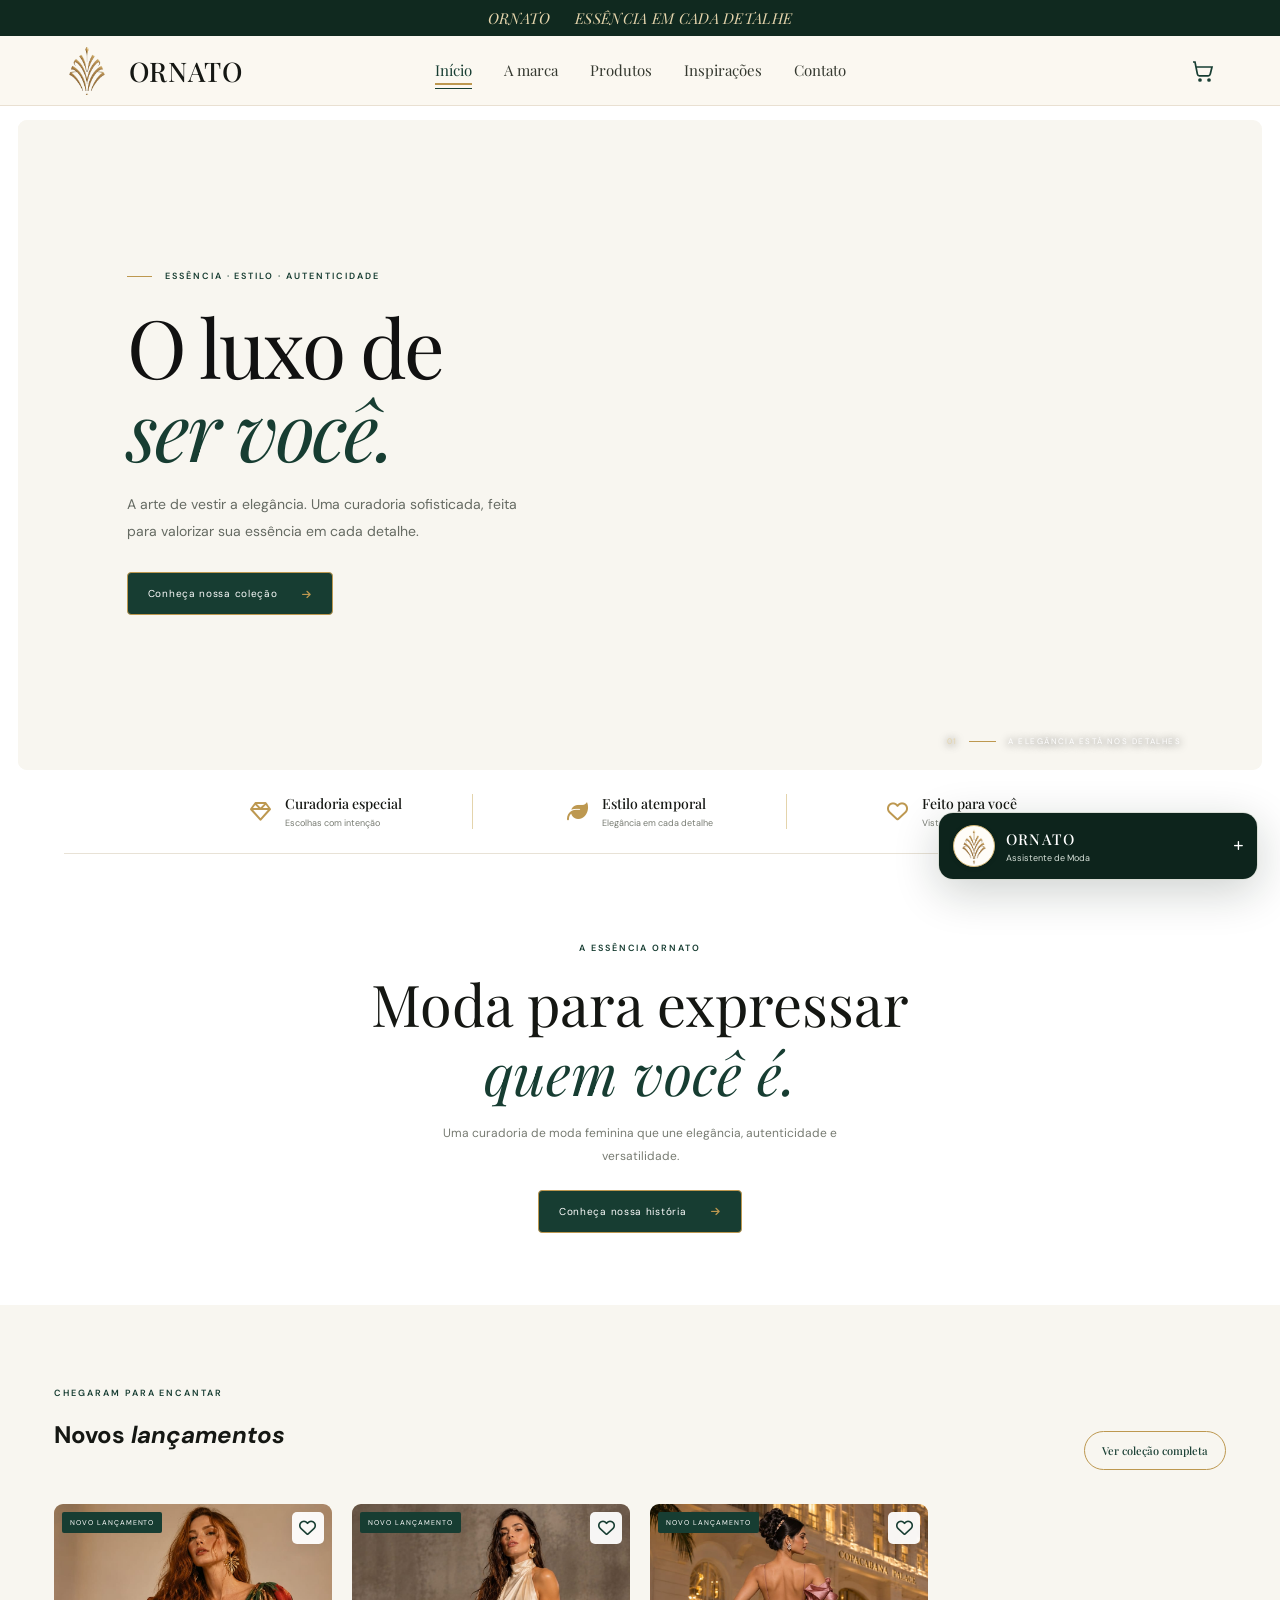
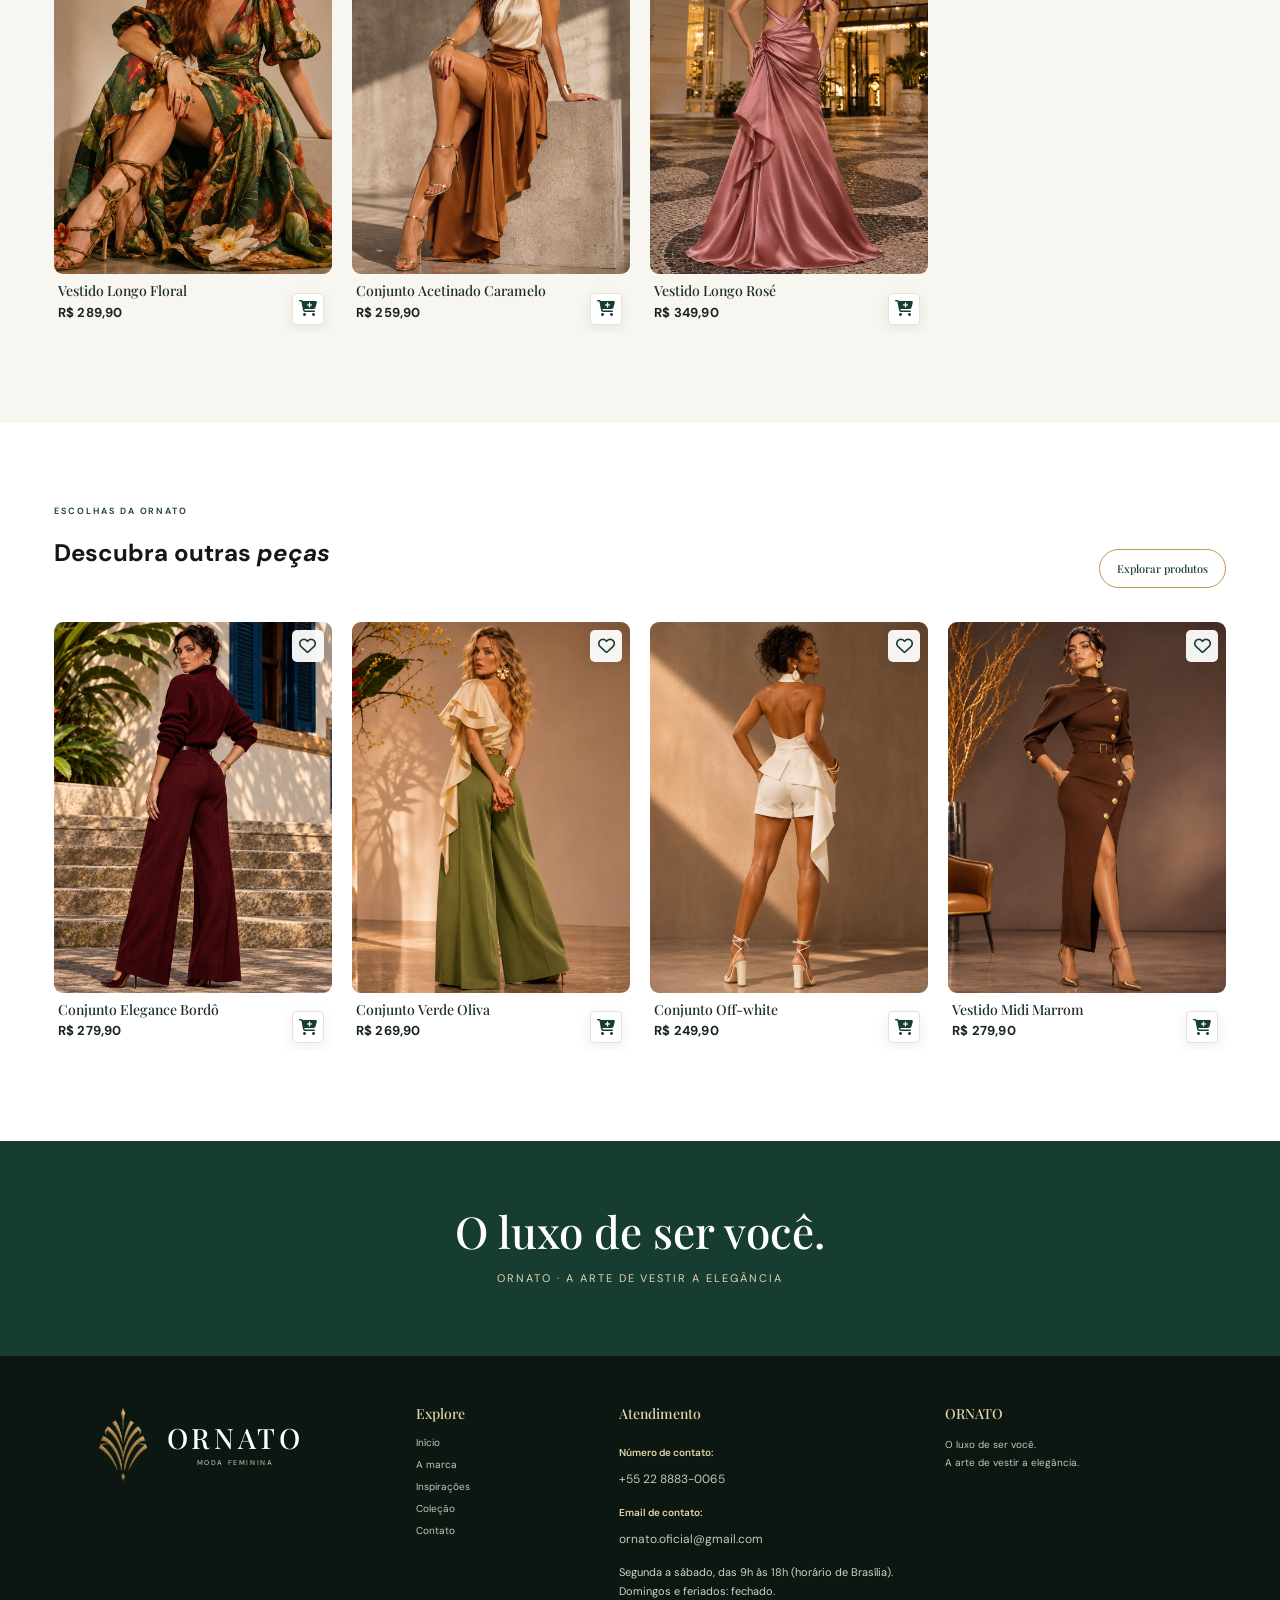
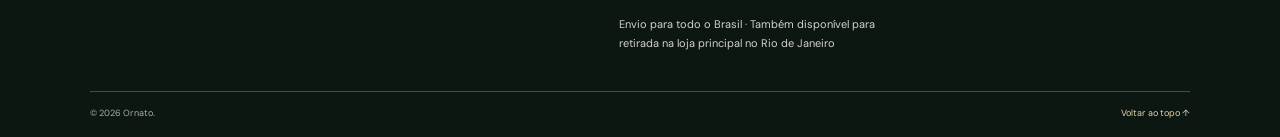
==== index.html @ 647b3178 "Load unified Ornato design across all pages" ====
<!DOCTYPE html>
<html lang="pt-BR">
<head>
  <meta charset="UTF-8">
  <meta name="viewport" content="width=device-width, initial-scale=1.0">
  <meta name="theme-color" content="#173D32">
  <meta name="description" content="Ornato — moda feminina com elegância, autenticidade e propósito.">
  <title>Início | Ornato — Moda feminina</title>
  <link rel="preconnect" href="https://fonts.googleapis.com">
  <link rel="preconnect" href="https://fonts.gstatic.com" crossorigin>
  <link href="https://fonts.googleapis.com/css2?family=DM+Sans:wght@400;500;600;700&family=Playfair+Display:wght@400;500;600&display=swap" rel="stylesheet">
  <link rel="stylesheet" href="https://cdnjs.cloudflare.com/ajax/libs/font-awesome/6.5.2/css/all.min.css">
  <link rel="icon" type="image/svg+xml" href="favicon.svg?v=3">
  <link rel="shortcut icon" href="favicon.svg?v=3">
  <link rel="stylesheet" href="style.css?v=ornato-unified-9">
</head>
<body>
  <div class="topline"><span>O LUXO DE SER VOCÊ</span><span class="topline-center">ORNATO <i class="fa-solid fa-sparkles"></i> ESSÊNCIA EM CADA DETALHE</span><span class="topline-social"><i class="fa-brands fa-instagram"></i><i class="fa-brands fa-whatsapp"></i><a class="header-cart-icon" href="carrinho.html" aria-label="Abrir carrinho"><i class="fa-solid fa-bag-shopping"></i><span data-cart-count hidden>0</span></a></span></a></span></div>
  <header class="site-header">
    <a class="brand" href="index.html" aria-label="Ornato, início"><span class="brand-symbol"><img class="ornato-logo-image" src="ornato.png" alt="Símbolo original da Ornato"></span><span class="brand-name">ORNATO<small>MODA FEMININA</small></span></a>
    <button class="menu-toggle" id="menu-toggle" aria-label="Abrir menu"><i class="fa-solid fa-bars"></i></button>
    <nav class="main-nav" id="main-nav"><a class="active" href="index.html">Início</a><a class="" href="sobre.html">A marca</a><a class="" href="produtos.html">Produtos</a><a href="inspiracoes.html" class="">Inspirações</a><a href="index.html#contato">Contato</a></nav>
    <a href="carrinho.html" class="nav-cart-link">Carrinho</a>
  </header>
<main>
    <section class="hero" id="inicio">
      <div class="hero-photo" role="img" aria-label="Editorial de moda feminina em tons naturais"></div>
      <div class="hero-content">
        <p class="eyebrow"><span></span> ESSÊNCIA · ESTILO · AUTENTICIDADE</p>
        <h1>O luxo de<br><em>ser você.</em></h1>
        <p class="hero-copy">A arte de vestir a elegância. Uma curadoria sofisticada, feita para valorizar sua essência em cada detalhe.</p>
        <a class="button button-dark" href="produtos.html">Conheça nossa coleção <i class="fa-solid fa-arrow-right"></i></a>
      </div>
      <div class="hero-caption"><span>01</span><i></i> A ELEGÂNCIA ESTÁ NOS DETALHES</div>
    </section>

    <section class="values" aria-label="A essência Ornato">
      <div><i class="fa-regular fa-gem"></i><span><b>Curadoria especial</b><small>Escolhas com intenção</small></span></div>
      <div><i class="fa-solid fa-leaf"></i><span><b>Estilo atemporal</b><small>Elegância em cada detalhe</small></span></div>
      <div><i class="fa-regular fa-heart"></i><span><b>Feito para você</b><small>Vista-se com confiança</small></span></div>
    </section><section class="home-intro"><div class="section-wrap"><div class="section-kicker">A ESSÊNCIA ORNATO</div><h2>Moda para expressar<br><em>quem você é.</em></h2><p>Uma curadoria de moda feminina que une elegância, autenticidade e versatilidade.</p><a class="button button-dark" href="sobre.html">Conheça nossa história <i class="fa-solid fa-arrow-right"></i></a></div></section>
<section class="home-product-section"><div class="section-wrap"><div class="section-heading-inline"><div><div class="section-kicker">CHEGARAM PARA ENCANTAR</div><h2>Novos <em>lançamentos</em></h2></div><a class="text-link" href="produtos.html">Ver coleção completa</a></div><div class="products-grid" id="home-novidades"></div></div></section><section class="home-product-section alt"><div class="section-wrap"><div class="section-heading-inline"><div><div class="section-kicker">ESCOLHAS DA ORNATO</div><h2>Descubra outras <em>peças</em></h2></div><a class="text-link" href="produtos.html">Explorar produtos</a></div><div class="products-grid" id="home-recomendados"></div></div></section><section class="brand-slogan-band"><h2>O luxo de ser você.</h2><p>ORNATO · A arte de vestir a elegância</p></section>
</main>
  <footer id="contato" class="footer">
    <div class="footer-main"><a class="brand brand-footer" href="index.html"><span class="brand-symbol"><img class="ornato-logo-image" src="ornato.png" alt="Símbolo original da Ornato"></span><span class="brand-name">ORNATO<small>MODA FEMININA</small></span></a><div class="footer-links"><b>Explore</b><a href="index.html">Início</a><a href="sobre.html">A marca</a><a href="inspiracoes.html">Inspirações</a><a href="produtos.html">Coleção</a><a href="index.html#contato">Contato</a></div><div class="footer-service"><b>Atendimento</b><div id="footer-contact">Informações de atendimento disponíveis em breve.</div></div><div class="footer-note"><b>ORNATO</b><p>O luxo de ser você.<br>A arte de vestir a elegância.</p></div></div>
    <div class="footer-bottom"><span>© <span id="year"></span> Ornato.</span><a href="index.html">Voltar ao topo ↑</a></div>
  </footer>
  <aside class="chat-widget" id="chat-widget" aria-label="Assistente virtual Ornato">
    <button class="chat-header" id="chat-toggle" aria-expanded="false" aria-controls="chat-body">
      <span class="chat-avatar"><img class="ornato-logo-image" src="ornato.png" alt="Símbolo original da Ornato"></span><span class="chat-heading"><b>ORNATO</b><small>Assistente de Moda</small></span><i class="fa-solid fa-plus chat-chevron" id="chat-minimize-icon"></i>
    </button>
    <div class="chat-body is-hidden" id="chat-body">
      <div class="chat-messages" id="chat-messages"><div class="message bot-message">Olá! Seja bem-vinda à Ornato. ✨<br>Sou sua assistente virtual. Como posso ajudar?</div></div>
      <div class="chat-suggestions"><button class="suggestion-chip">Quais produtos vocês têm?</button><button class="suggestion-chip">Qual o valor das peças?</button><button class="suggestion-chip">Me ajude a escolher um look</button></div>
      <form class="chat-input-area" id="chat-form"><input type="text" id="chat-input" placeholder="Digite sua mensagem..." autocomplete="off" aria-label="Sua mensagem"><button type="submit" id="chat-send" aria-label="Enviar mensagem"><i class="fa-solid fa-arrow-up"></i></button></form>
      <div class="chat-footer-brand">ASSISTENTE VIRTUAL ORNATO</div>
    </div>
  </aside>
  <script src="config.js"></script>
  <script src="script.js?v=ornato-experience-7"></script>
</body>
---- style.css ----
:root{--white:#fff;--ink:#151713;--green:#173D32;--green-deep:#0d241c;--green-soft:#e9eee8;--gold:#C6A75E;--gold-light:#e4d4ac;--cream:#f7f6f1;--muted:#777b72;--line:#e7e5dc;--serif:'Playfair Display',Georgia,serif;--sans:'DM Sans',Arial,sans-serif}
*{box-sizing:border-box}html{scroll-behavior:smooth;scroll-padding-top:90px}body{margin:0;background:var(--white);color:var(--ink);font-family:var(--sans);-webkit-font-smoothing:antialiased}a{color:inherit;text-decoration:none}button,input{font:inherit}.topline{height:36px;background:var(--green-deep);color:#e9e8df;display:flex;align-items:center;justify-content:space-between;padding:0 6.5%;font-size:8px;letter-spacing:.16em}.topline-center{color:var(--gold-light)}.topline-center i{font-size:8px;margin:0 8px;color:var(--gold)}.topline-social{display:flex;gap:17px;color:var(--gold-light);font-size:13px}.site-header{height:91px;padding:0 6.5%;display:flex;align-items:center;justify-content:space-between;background:#fff;border-bottom:1px solid var(--line);position:relative;z-index:10}.brand{display:flex;align-items:center;gap:11px}.brand-symbol{width:42px;height:55px;display:grid;place-items:center;color:#b58b45;flex:none}.ornato-logo{width:100%;height:100%;display:block;overflow:visible}.logo-definitions{position:absolute;width:0;height:0;overflow:hidden}.ornato-logo-large{width:86px;height:112px;color:#d5a653;display:block;margin-bottom:8px}.ornato-logo-chat{width:22px;height:29px;color:var(--green);display:block}.brand-name{font:500 28px var(--serif);letter-spacing:.13em;color:var(--ink);display:flex;flex-direction:column;gap:2px}.brand-name small{font:500 7px var(--sans);letter-spacing:.23em;color:var(--muted);text-align:center}.main-nav{display:flex;gap:39px}.main-nav a{font:500 12px var(--serif);color:#383c35;position:relative;padding:12px 0}.main-nav a:after{content:"";position:absolute;bottom:3px;left:0;width:0;height:2px;background:var(--gold);transition:width .25s}.main-nav a:hover:after,.main-nav a.active:after{width:100%}.header-cta{font-size:10px;letter-spacing:.05em;border:1px solid var(--gold);padding:12px 16px;color:var(--green)}.header-cta i{color:var(--gold);margin-left:12px}.menu-toggle{display:none;border:0;background:none;font-size:20px;color:var(--green)}
.hero{min-height:560px;height:min(68vw,690px);max-height:690px;position:relative;display:flex;align-items:center;overflow:hidden;background:var(--cream)}.hero-photo{position:absolute;inset:0 0 0 46%;background-image:url('https://images.unsplash.com/photo-1539109136881-3be0616acf4b?auto=format&fit=crop&w=1800&q=88');background-position:center 36%;background-size:cover}.hero:before{content:"";position:absolute;z-index:1;inset:0 42% 0 0;background:linear-gradient(105deg,#f8f7f2 0%,#f8f7f2 77%,rgba(248,247,242,.88) 100%);clip-path:polygon(0 0,100% 0,89% 100%,0 100%)}.hero-content{position:relative;z-index:2;margin-left:9%;max-width:510px;padding:65px 20px 70px 0}.eyebrow,.section-kicker{font-size:9px;letter-spacing:.22em;font-weight:600;color:var(--green)}.eyebrow{margin:0 0 22px}.eyebrow span{display:inline-block;width:25px;height:1px;background:var(--gold);vertical-align:middle;margin-right:9px}.hero h1{font:400 clamp(48px,6vw,82px)/1.04 var(--serif);margin:0 0 20px;letter-spacing:-.035em;color:#111}.hero h1 em,.about h2 em,.collection h2 em,.closing-banner h2 em{font-weight:400;color:var(--green);font-style:italic}.hero-copy{font:13px/1.9 var(--sans);color:#666b63;max-width:350px;margin:0 0 28px}.button{display:inline-flex;align-items:center;gap:25px;padding:14px 20px;font-size:10px;letter-spacing:.07em;transition:transform .2s,background .2s}.button:hover{transform:translateY(-2px)}.button-dark{background:var(--green);color:#fff;border:1px solid var(--gold)}.button-light{background:#fff;color:var(--green);border:1px solid var(--gold)}.button i{color:var(--gold)}.hero-caption{position:absolute;z-index:2;right:6.5%;bottom:24px;color:#fff;font-size:8px;letter-spacing:.18em;display:flex;align-items:center;gap:12px;text-shadow:0 1px 8px #000}.hero-caption span{color:var(--gold-light)}.hero-caption i{width:27px;height:1px;background:var(--gold)}
.values{display:grid;grid-template-columns:repeat(3,1fr);padding:24px 9%;border-bottom:1px solid var(--line);gap:20px;background:#fff}.values>div{display:flex;align-items:center;justify-content:center;gap:14px;border-right:1px solid var(--gold-light)}.values>div:last-child{border:0}.values>div>i{font-size:21px;color:var(--gold)}.values span{display:flex;flex-direction:column;gap:4px}.values b{font:500 14px var(--serif)}.values small{font-size:9px;color:var(--muted)}
.about{display:grid;grid-template-columns:36% 64%;min-height:320px;background:var(--cream)}.about-image{min-height:320px;background:linear-gradient(145deg,rgba(8,28,20,.2),rgba(8,28,20,.78)),url('https://images.unsplash.com/photo-1515886657613-9f3515b0c78f?auto=format&fit=crop&w=1000&q=85') center 38%/cover;display:grid;place-items:center}.about-emblem{display:flex;align-items:center;flex-direction:column;color:#fff;text-shadow:0 2px 12px #000}.about-emblem i{font-size:48px;color:var(--gold);transform:rotate(-12deg);margin-bottom:8px}.about-emblem strong{font:400 29px var(--serif);letter-spacing:.16em}.about-emblem small{font:italic 12px var(--serif);margin-top:7px}.about-copy{padding:52px clamp(35px,7vw,105px);align-self:center}.about h2,.collection h2{font:400 clamp(31px,3.5vw,44px)/1.2 var(--serif);margin:14px 0;color:var(--ink)}.about h2 em,.collection h2 em{color:var(--green)}.gold-rule{height:1px;width:90px;background:var(--gold);margin:0 0 19px}.about-copy p{font-size:12px;line-height:1.95;color:#62675f;max-width:520px;margin:0 0 19px}.text-link{display:inline-flex;align-items:center;gap:14px;font:500 11px var(--serif);border:1px solid var(--gold);padding:11px 17px;border-radius:24px;color:var(--green)}.text-link i{color:var(--gold)}
.collection{background:#fff;padding:76px 0 88px}.section-wrap{max-width:1180px;margin:auto;padding-left:6%;padding-right:6%}.collection-heading{display:flex;align-items:end;justify-content:space-between;margin-bottom:30px}.collection h2{margin-top:10px;margin-bottom:0}.collection-heading>p{max-width:310px;font-size:11px;line-height:1.8;color:var(--muted);margin:0 0 4px}.category-list{display:flex;flex-wrap:wrap;gap:12px;margin-bottom:25px}.category-pill{background:var(--cream);border:1px solid #e6e2d7;padding:9px 17px;border-radius:22px;color:#596158;font-size:10px;cursor:pointer;transition:.2s}.category-pill.active,.category-pill:hover{background:var(--green);border-color:var(--green);color:#fff}.products-grid{display:grid;grid-template-columns:repeat(3,minmax(0,1fr));gap:20px}.product-card{background:#fff;min-width:0;border:1px solid #eeece5;transition:transform .25s,box-shadow .25s}.product-card:hover{transform:translateY(-4px);box-shadow:0 12px 28px rgba(20,40,28,.09)}.product-image{width:100%;aspect-ratio:4/4.7;object-fit:cover;display:block;background:var(--cream)}.product-info{padding:15px 16px 18px}.product-category{font-size:8px;letter-spacing:.16em;color:#8a8d82;text-transform:uppercase}.product-info h3{font:500 17px var(--serif);color:var(--green);margin:8px 0}.product-info p{font-size:10px;line-height:1.6;color:var(--muted);margin:0 0 10px}.product-price{font-size:11px;font-weight:700;color:var(--ink)}.catalog-note{font-size:9px;color:#999;margin-top:18px}.empty-products{font-size:12px;color:var(--muted);grid-column:1/-1}
.closing-banner{min-height:340px;background:linear-gradient(90deg,rgba(9,31,22,.96),rgba(15,48,36,.9)),url('https://images.unsplash.com/photo-1490481651871-ab68de25d43d?auto=format&fit=crop&w=1600&q=85') center 45%/cover;display:flex;align-items:center;padding:60px 12%;color:#fff}.closing-banner .section-kicker{color:var(--gold-light)}.closing-banner h2{font:400 clamp(36px,4vw,52px)/1.2 var(--serif);margin:16px 0 24px}.closing-banner h2 em{color:var(--gold)}.footer{background:#0c1711;color:#fff;padding:48px 7% 18px}.footer-main{display:grid;grid-template-columns:1.2fr .7fr 1.2fr 1fr;align-items:start;gap:32px;padding-bottom:38px}.brand-footer .brand-name{color:#fff}.brand-footer .brand-name small{color:#aeb8ae}.brand-footer .brand-symbol{color:#d5a653}.footer-links,.footer-service,.footer-note{display:flex;flex-direction:column;gap:9px;font-size:10px;color:#c3c8c0}.footer-links b,.footer-service b,.footer-note b{font:500 14px var(--serif);color:var(--gold-light);margin-bottom:4px}.footer-links a:hover,.footer-bottom a:hover{color:var(--gold)}.footer-service div{line-height:1.9}.footer-note p{font-size:10px;line-height:1.8;color:#c3c8c0;margin:0}.footer-bottom{border-top:1px solid rgba(198,167,94,.35);padding-top:15px;display:flex;justify-content:space-between;font-size:9px;color:#a9ada8}.footer-bottom a{color:var(--gold-light)}
.chat-widget{position:fixed;right:22px;bottom:20px;width:320px;z-index:50;background:#fff;border:1px solid #d9ddd5;box-shadow:0 12px 45px rgba(17,30,22,.2);border-radius:15px;overflow:hidden}.chat-header{width:100%;display:flex;align-items:center;gap:11px;padding:12px 14px;background:var(--green-deep);border:0;color:#fff;text-align:left;cursor:pointer}.chat-avatar{width:34px;height:34px;border-radius:50%;background:var(--gold);color:var(--green);display:grid;place-items:center}.chat-avatar .ornato-logo-chat{width:18px;height:25px}.chat-heading{display:flex;flex-direction:column;gap:3px;flex:1}.chat-heading b{font:500 15px var(--serif);letter-spacing:.08em}.chat-heading small{font-size:9px;color:#d6e0d8}.chat-chevron{font-size:11px}.chat-body{height:370px;display:flex;flex-direction:column}.chat-body.is-hidden{display:none}.chat-messages{padding:13px;display:flex;flex-direction:column;gap:9px;overflow-y:auto;flex:1}.message{max-width:89%;padding:10px 12px;font-size:10px;line-height:1.65;border-radius:10px;white-space:pre-wrap;overflow-wrap:anywhere}.bot-message{align-self:flex-start;background:#f4f5ef;color:#26372e;border:1px solid #e8e9e0}.user-message{align-self:flex-end;background:var(--green);color:#fff}.chat-suggestions{display:flex;gap:6px;flex-wrap:wrap;padding:8px 11px;border-top:1px solid #edf0eb}.suggestion-chip{border:1px solid #e4d8b9;background:#fbf8f0;color:var(--green);border-radius:18px;padding:6px 9px;font-size:9px;cursor:pointer}.suggestion-chip:hover{background:#f2ead7}.chat-input-area{display:flex;align-items:center;gap:8px;padding:9px 11px;border-top:1px solid #edf0eb}.chat-input-area input{flex:1;min-width:0;border:0;outline:0;font-size:10px;padding:7px;color:var(--ink)}.chat-input-area button{width:32px;height:32px;border:0;border-radius:50%;background:var(--green);color:#fff;cursor:pointer}.chat-input-area button:disabled{opacity:.5;cursor:wait}.chat-footer-brand{text-align:center;padding:6px;font-size:7px;letter-spacing:.14em;color:#8a938a;background:#fafbf8}
@media(max-width:850px){.site-header{height:78px;padding:0 5%}.brand-name{font-size:24px}.brand-symbol{width:32px;height:43px}.menu-toggle{display:block;order:3}.main-nav{display:none;position:absolute;top:77px;left:0;right:0;background:#fff;padding:18px 5%;border-bottom:1px solid var(--line);flex-direction:column;gap:13px}.main-nav.open{display:flex}.header-cta{margin-left:auto;margin-right:22px;font-size:9px}.hero{min-height:540px;height:70vh}.hero-photo{inset:0 0 0 35%;background-position:58% center}.hero:before{inset:0 25% 0 0}.hero-content{margin-left:7%;max-width:440px}.values{padding:21px 4%;gap:12px}.values>div{justify-content:flex-start}.values b{font-size:12px}.values small{font-size:8px}.about{grid-template-columns:38% 62%}.about-copy{padding:38px 6%}.footer-main{grid-template-columns:1fr 1fr}.chat-widget{right:12px;bottom:12px;width:min(320px,calc(100vw - 24px))}}
@media(max-width:560px){.topline{height:30px;padding:0 5%;font-size:7px}.topline-center{display:none}.topline-social{font-size:12px}.site-header{height:72px}.main-nav{top:71px}.brand-name{font-size:22px}.header-cta{display:none}.hero{min-height:590px;height:78vh;align-items:flex-end}.hero-photo{inset:0;background-position:58% center}.hero:before{inset:0;background:linear-gradient(0deg,rgba(10,31,22,.95) 0%,rgba(10,31,22,.8) 44%,rgba(10,31,22,.1) 100%);clip-path:none}.hero-content{margin:0;padding:0 8% 75px;max-width:100%}.hero .eyebrow{color:var(--gold-light)}.hero h1{font-size:49px;color:#fff}.hero h1 em{color:var(--gold)}.hero-copy{color:#e2e5df;font-size:12px}.hero-caption{right:8%;bottom:23px}.values{grid-template-columns:1fr;gap:15px;padding:22px 9%}.values>div{border:0;justify-content:flex-start}.values b{font-size:13px}.values small{font-size:9px}.about{grid-template-columns:1fr}.about-image{min-height:230px}.about-copy{padding:40px 8% 46px}.collection{padding:60px 0 68px}.collection-heading{display:block;margin-bottom:23px}.collection-heading>p{margin-top:12px}.section-wrap{padding-left:6%;padding-right:6%}.products-grid{grid-template-columns:repeat(2,minmax(0,1fr));gap:10px}.product-image{aspect-ratio:3/4}.product-info{padding:11px}.product-info h3{font-size:14px}.product-info p{font-size:9px}.category-list{gap:7px}.category-pill{padding:8px 12px;font-size:9px}.closing-banner{min-height:300px;padding:48px 8%}.footer{padding:38px 7% 15px}.footer-main{grid-template-columns:1fr 1fr;gap:25px 16px}.footer-note{display:none}.footer-bottom{gap:10px;flex-wrap:wrap}.chat-widget{width:min(320px,calc(100vw - 20px));right:10px;bottom:10px}.chat-body{height:350px}}
@media(prefers-reduced-motion:reduce){html{scroll-behavior:auto}*,*::before,*::after{transition:none!important}}

/* Propósito da marca */
.brand-purpose{padding:88px 6%;background:var(--cream);border-top:1px solid var(--line);border-bottom:1px solid var(--line)}
.purpose-wrap{max-width:1180px;margin:0 auto}
.purpose-heading{text-align:center;max-width:590px;margin:0 auto 42px}
.purpose-heading h2{font:400 clamp(32px,4vw,47px)/1.2 var(--serif);margin:13px 0;color:var(--ink)}
.purpose-heading h2 em{color:var(--green);font-weight:400}
.purpose-heading>p{font-size:12px;line-height:1.8;color:var(--muted);margin:0}
.purpose-grid{display:grid;grid-template-columns:repeat(3,minmax(0,1fr));gap:17px}
.purpose-card{position:relative;min-height:250px;padding:30px 27px;background:#fff;border:1px solid var(--line);border-top:2px solid var(--gold)}
.purpose-number{position:absolute;right:23px;top:20px;font:italic 20px var(--serif);color:#d8c69e}
.purpose-card .section-kicker{font-size:8px;color:#8b7446}
.purpose-card h3{font:500 22px var(--serif);color:var(--green);margin:17px 0 12px}
.purpose-card>p{font-size:11px;line-height:1.9;color:#666b63;margin:0;max-width:310px}
.purpose-values ul{list-style:none;padding:0;margin:12px 0 0;display:grid;gap:9px}
.purpose-values li{font-size:10px;line-height:1.65;color:#666b63}
.purpose-values li b{color:var(--green);font-weight:600}
@media(max-width:850px){.brand-purpose{padding:68px 5%}.purpose-grid{gap:12px}.purpose-card{padding:25px 19px}.purpose-card h3{font-size:19px}}
@media(max-width:560px){.brand-purpose{padding:58px 7%}.purpose-heading{margin-bottom:27px}.purpose-grid{grid-template-columns:1fr;gap:11px}.purpose-card{min-height:0;padding:25px 23px}.purpose-card h3{margin:13px 0 9px}.purpose-values ul{gap:7px}}

/* Navegação multipágina e novas páginas */
.ornato-logo-image{width:100%;height:100%;display:block;object-fit:contain;object-position:center}
.chat-avatar .ornato-logo-image{width:19px;height:25px}
.home-intro{padding:76px 0;background:var(--cream);text-align:center}.home-intro h2,.brand-story h2{font:400 clamp(34px,4vw,48px)/1.2 var(--serif);margin:15px 0;color:var(--ink)}.home-intro h2 em,.brand-story h2 em{color:var(--green)}.home-intro p{max-width:470px;margin:0 auto 22px;font-size:12px;line-height:1.9;color:var(--muted)}
.home-feature{padding:54px 0 22px}.home-feature .collection-heading{margin-bottom:0}.page-hero{padding:75px 0 68px;background:var(--cream);border-bottom:1px solid var(--line)}.page-hero h1{font:400 clamp(42px,5vw,64px)/1.1 var(--serif);margin:14px 0;color:var(--ink)}.page-hero h1 em{color:var(--green)}.page-hero p{font-size:12px;line-height:1.8;color:var(--muted);max-width:480px;margin:0}
.brand-story{padding:75px 0;background:#fff}.brand-story .section-wrap{max-width:780px}.brand-story p{font-size:13px;line-height:2;color:#62675f;max-width:680px}
.inspiration-grid{display:grid;grid-template-columns:repeat(3,minmax(0,1fr));gap:20px;padding-top:55px;padding-bottom:80px}.inspiration-card{border:1px solid var(--line);background:#fff}.inspiration-card img{width:100%;aspect-ratio:4/5;object-fit:cover;display:block}.inspiration-card>div{padding:20px}.inspiration-card span{font-size:8px;letter-spacing:.16em;color:#967b47}.inspiration-card h2{font:500 21px var(--serif);color:var(--green);margin:10px 0}.inspiration-card p{font-size:11px;line-height:1.8;color:var(--muted);margin:0}
@media(max-width:850px){.inspiration-grid{grid-template-columns:repeat(2,minmax(0,1fr))}}
@media(max-width:560px){.home-intro{padding:58px 0}.page-hero{padding:56px 0}.inspiration-grid{grid-template-columns:1fr;padding-top:32px;padding-bottom:55px}.inspiration-card img{aspect-ratio:5/4}.home-feature{padding:40px 0 15px}}


/* Ajuste de escala e contraste da marca original */
.brand-symbol{width:58px;height:68px;overflow:hidden;position:relative}
.brand-symbol .ornato-logo-image{width:100%;height:100%;object-fit:contain;transform:scale(2.15)}
.brand-footer .brand-symbol{width:64px;height:76px}
.chat-avatar{width:46px;height:46px;flex:none;overflow:hidden;background:#102b21;border:1px solid rgba(198,167,94,.7);box-shadow:inset 0 0 0 2px rgba(255,255,255,.04)}
.chat-avatar .ornato-logo-image{width:100%;height:100%;object-fit:contain;transform:scale(2.25)}
.about-logo-image{display:block;width:100px;height:100px;object-fit:contain;transform:scale(1.65);margin-bottom:10px}
@media(max-width:850px){.brand-symbol{width:48px;height:58px}.brand-footer .brand-symbol{width:58px;height:68px}}
@media(max-width:560px){.brand-symbol{width:46px;height:55px}.brand-footer .brand-symbol{width:54px;height:64px}.chat-avatar{width:44px;height:44px}.chat-avatar .ornato-logo-image{transform:scale(2.15)}}


/* Correção efetiva: ampliar o símbolo dentro da área transparente do PNG */
.site-header .brand-symbol,
.footer .brand-footer .brand-symbol {
  width: 58px;
  height: 70px;
  overflow: hidden;
  display: flex;
  align-items: center;
  justify-content: center;
  flex: 0 0 58px;
}
.site-header .brand-symbol > .ornato-logo-image,
.footer .brand-footer .brand-symbol > .ornato-logo-image {
  width: 200%;
  height: 200%;
  max-width: none;
  max-height: none;
  object-fit: contain;
  transform: none;
  flex: 0 0 auto;
}
.footer .brand-footer .brand-symbol {
  width: 66px;
  height: 78px;
  flex-basis: 66px;
}
.chat-widget .chat-header .chat-avatar {
  width: 48px;
  height: 48px;
  flex: 0 0 48px;
  display: flex;
  align-items: center;
  justify-content: center;
  overflow: hidden;
  border-radius: 50%;
  background: #102b21;
  border: 1px solid #d5a653;
  box-shadow: 0 0 0 2px rgba(213,166,83,.14);
}
.chat-widget .chat-header .chat-avatar > .ornato-logo-image {
  width: 175%;
  height: 175%;
  max-width: none;
  max-height: none;
  object-fit: contain;
  transform: none;
  flex: 0 0 auto;
}
@media(max-width:850px) {
  .site-header .brand-symbol { width:52px; height:62px; flex-basis:52px; }
  .site-header .brand-symbol > .ornato-logo-image { width:200%; height:200%; }
}
@media(max-width:560px) {
  .site-header .brand-symbol { width:48px; height:58px; flex-basis:48px; }
  .footer .brand-footer .brand-symbol { width:58px; height:68px; flex-basis:58px; }
  .chat-widget .chat-header .chat-avatar { width:46px; height:46px; flex-basis:46px; }
  .chat-widget .chat-header .chat-avatar > .ornato-logo-image { width:170%; height:170%; }
}


/* Avatar refinado: símbolo menor e fundo claro para destacar o dourado */
#chat-widget .chat-header .chat-avatar {
  width: 42px;
  height: 42px;
  flex: 0 0 42px;
  border-radius: 50%;
  display: flex;
  align-items: center;
  justify-content: center;
  overflow: hidden;
  background: #fffdf8;
  border: 1px solid #d5b978;
  box-shadow: 0 1px 5px rgba(0,0,0,.12);
}
#chat-widget .chat-header .chat-avatar .ornato-logo-image {
  width: 100%;
  height: 100%;
  max-width: none;
  max-height: none;
  object-fit: contain;
  transform: scale(1.55);
}
@media(max-width:560px) {
  #chat-widget .chat-header .chat-avatar {
    width: 40px;
    height: 40px;
    flex-basis: 40px;
  }
  #chat-widget .chat-header .chat-avatar .ornato-logo-image {
    transform: scale(1.5);
  }
}


/* Galeria com as duas fotos originais de cada look */
.product-gallery{display:grid;grid-template-columns:repeat(2,minmax(0,1fr));gap:3px;background:var(--cream);overflow:hidden}
.product-gallery .product-image{width:100%;height:auto;aspect-ratio:3/4;object-fit:contain;background:#f7f6f1;display:block}
.product-gallery:has(.product-image:only-child){grid-template-columns:1fr}
@media(max-width:560px){.product-gallery{gap:2px}.product-gallery .product-image{aspect-ratio:3/4}}


/* Página individual de produto */
a.product-card{display:block;color:inherit;cursor:pointer}
a.product-card:focus-visible{outline:2px solid var(--gold);outline-offset:4px}
.product-detail-section{padding:58px 0 86px;background:#fff}
.product-detail-layout{display:grid;grid-template-columns:minmax(0,1.2fr) minmax(300px,.8fr);gap:58px;align-items:start}
.product-detail-gallery{display:grid;grid-template-columns:repeat(2,minmax(0,1fr));gap:10px;align-items:start}
.product-detail-gallery img{display:block;width:100%;height:auto;object-fit:contain;background:var(--cream);border:1px solid #eeece5}
.product-detail-info{position:sticky;top:35px;padding:18px 0}
.product-detail-breadcrumb{font-size:9px;letter-spacing:.14em;text-transform:uppercase;color:#8a8d82;margin-bottom:20px}
.product-detail-info h1{font:400 clamp(34px,4vw,49px)/1.15 var(--serif);color:var(--green);margin:0 0 18px}
.product-detail-price{font-size:18px;font-weight:700;color:var(--ink);padding-bottom:25px;border-bottom:1px solid var(--line)}
.product-detail-info h2{font:500 19px var(--serif);color:var(--green);margin:26px 0 10px}
.product-detail-description{font-size:12px;line-height:1.9;color:#62675f;margin:0}
.product-detail-note{font-size:10px;line-height:1.8;color:var(--muted);margin:22px 0}
.product-buy-button{width:100%;padding:16px 20px;background:var(--green);border:1px solid var(--gold);color:#fff;font-size:10px;letter-spacing:.14em;text-transform:uppercase;cursor:default}
.product-back-link{display:inline-flex;align-items:center;gap:10px;margin-top:22px;font-size:10px;color:var(--green)}
.product-back-link i{color:var(--gold)}
.product-not-found{padding:45px 0;min-height:300px}
.product-not-found h1{font:400 38px var(--serif);color:var(--green)}
.product-not-found p{font-size:12px;color:var(--muted);margin-bottom:25px}
@media(max-width:850px){.product-detail-layout{grid-template-columns:1fr;gap:28px}.product-detail-info{position:static;padding:0}.product-detail-gallery{max-width:700px}}
@media(max-width:560px){.product-detail-section{padding:30px 0 60px}.product-detail-layout{gap:24px}.product-detail-gallery{gap:5px}.product-detail-info h1{font-size:35px}.product-detail-price{font-size:16px}}


/* Galeria individual com imagem principal, setas e miniaturas */
.product-detail-gallery{display:block;min-width:0}
.product-image-stage{position:relative;width:100%;background:var(--cream);border:1px solid #eeece5;overflow:hidden}
.product-main-image{display:block;width:100%;height:auto;max-height:780px;aspect-ratio:4/5;object-fit:contain;background:var(--cream)}
.product-image-controls{position:absolute;inset:0;display:flex;align-items:center;justify-content:space-between;padding:0 14px;pointer-events:none}
.gallery-arrow{width:40px;height:40px;border:1px solid rgba(198,167,94,.75);border-radius:50%;background:rgba(255,255,255,.92);color:var(--green);display:grid;place-items:center;cursor:pointer;pointer-events:auto;transition:background .2s,transform .2s}
.gallery-arrow:hover{background:#fff;transform:scale(1.06)}
.gallery-counter{position:absolute;bottom:12px;left:50%;transform:translateX(-50%);padding:6px 10px;border-radius:20px;background:rgba(13,36,28,.78);color:#fff;font-size:9px;letter-spacing:.1em}
.product-thumbnails{display:flex;gap:9px;margin-top:12px;flex-wrap:wrap}
.product-thumbnail{width:76px;height:94px;padding:3px;border:1px solid var(--line);background:#fff;cursor:pointer;opacity:.72;transition:opacity .2s,border-color .2s}
.product-thumbnail img{width:100%;height:100%;display:block;object-fit:contain;background:var(--cream)}
.product-thumbnail:hover,.product-thumbnail.active{opacity:1;border:2px solid var(--gold)}
@media(max-width:560px){.product-main-image{aspect-ratio:4/5}.product-image-controls{padding:0 8px}.gallery-arrow{width:34px;height:34px}.product-thumbnail{width:63px;height:79px}}

/* Recursos de catálogo e compra — Ornato */
.catalog-tools{display:flex;gap:12px;align-items:center;flex-wrap:wrap;margin:26px 0 18px}.catalog-search-wrap{position:relative;flex:1 1 240px}.catalog-search-wrap i{position:absolute;left:16px;top:50%;transform:translateY(-50%);color:var(--muted)}.catalog-search,.catalog-size{width:100%;min-height:46px;border:1px solid var(--line);background:#fff;padding:0 15px;color:var(--ink);outline:none}.catalog-search{padding-left:43px}.catalog-size{width:auto;min-width:150px}.favorites-filter,.favorite-detail-button{border:1px solid var(--gold);background:#fff;color:var(--green);padding:13px 17px;cursor:pointer}.favorites-filter.active,.favorite-detail-button.is-favorite{background:var(--green);color:#fff}.product-card{position:relative;min-width:0}.product-card-link{display:block}.product-launch-badge{position:absolute;left:14px;top:14px;background:var(--green);color:#fff;padding:8px 10px;font-size:8px;letter-spacing:.12em;z-index:2}.favorite-button{position:absolute;right:13px;top:13px;width:38px;height:38px;border:0;border-radius:50%;background:rgba(255,255,255,.94);color:var(--green);font-size:17px;cursor:pointer;z-index:3;box-shadow:0 3px 14px #00000012}.favorite-button.is-favorite{color:#a23d4b}.home-product-section{padding:76px 0;background:var(--cream)}.home-product-section.alt{background:#fff}.home-product-section .products-grid{margin-top:30px}.section-heading-inline{display:flex;align-items:end;justify-content:space-between;gap:20px;flex-wrap:wrap}.brand-slogan-band{padding:60px 20px;text-align:center;background:var(--green);color:#fff}.brand-slogan-band h2{font:500 clamp(27px,4vw,44px) var(--serif);margin:0 0 10px}.brand-slogan-band p{color:var(--gold-light);font-size:11px;letter-spacing:.18em;text-transform:uppercase}.demo-tag{display:inline-flex;border:1px solid var(--gold-light);background:#faf7ee;color:#806a37;padding:7px 10px;font-size:9px;letter-spacing:.08em;text-transform:uppercase}.size-selector-title{font:500 15px var(--serif);margin:22px 0 10px}.size-options{display:flex;gap:9px;flex-wrap:wrap;margin-bottom:9px}.size-option{min-width:46px;height:43px;border:1px solid var(--line);background:#fff;color:var(--green);cursor:pointer}.size-option.active{background:var(--green);border-color:var(--green);color:#fff}.stock-demo{font-size:11px;color:#8a7441;margin:8px 0 18px}.order-request-form{display:grid;grid-template-columns:1fr 1fr;gap:10px;margin:22px 0;padding:22px;background:var(--cream);border:1px solid var(--line)}.order-request-form h2,.order-request-form .order-disclaimer,.order-request-form button{grid-column:1/-1}.order-request-form h2{font:500 23px var(--serif);margin:0 0 7px}.order-request-form label{font-size:10px;color:var(--muted);align-self:end}.order-request-form input,.order-request-form select{width:100%;min-width:0;min-height:43px;border:1px solid var(--line);background:#fff;padding:10px;font:12px var(--sans);color:var(--ink)}.order-disclaimer{font-size:10px;line-height:1.7;color:var(--muted);margin:5px 0}.product-reviews,.related-products{margin:76px 0}.reviews-heading{display:flex;align-items:end;justify-content:space-between;gap:20px;flex-wrap:wrap;margin-bottom:24px}.reviews-heading h2{font:500 clamp(24px,3vw,34px) var(--serif);margin:8px 0 0}.reviews-grid{display:grid;grid-template-columns:repeat(5,1fr);gap:12px}.review-card{border:1px solid var(--line);padding:19px;background:#fff}.review-stars{color:var(--gold);letter-spacing:.12em;font-size:13px}.review-demo-label{display:block;margin:10px 0;color:var(--muted);font-size:8px;letter-spacing:.1em}.review-card p{font:13px/1.7 var(--serif);color:#41443e;margin:0}.related-products>.section-kicker{margin-bottom:20px}@media(max-width:900px){.reviews-grid{grid-template-columns:repeat(2,1fr)}}@media(max-width:600px){.catalog-tools{align-items:stretch}.catalog-size,.favorites-filter{width:100%}.order-request-form{grid-template-columns:1fr}.order-request-form h2,.order-request-form .order-disclaimer,.order-request-form button{grid-column:1}.reviews-grid{grid-template-columns:1fr}.reviews-heading{align-items:start}}

.brand-service-section{padding:76px 0;background:var(--cream)}.brand-service-section h2{font:500 clamp(27px,4vw,42px) var(--serif);margin:10px 0 28px}.service-info-grid{display:grid;grid-template-columns:repeat(4,1fr);gap:14px}.service-info-grid article{background:#fff;border:1px solid var(--line);padding:23px}.service-info-grid article>span{font-size:9px;letter-spacing:.12em;color:#9a8046}.service-info-grid h3{font:500 20px var(--serif);color:var(--green);margin:14px 0 9px}.service-info-grid p{font-size:12px;line-height:1.8;color:var(--muted);margin:0}.service-demo-note{font-size:10px;color:var(--muted);margin-top:18px}@media(max-width:800px){.service-info-grid{grid-template-columns:repeat(2,1fr)}}@media(max-width:520px){.service-info-grid{grid-template-columns:1fr}}

/* Refinamentos de interação e carrinho */
button,.button,.header-cta,.category-pill,.size-option,.favorite-button,.product-thumbnail,.header-cart-icon{border-radius:5px;transition:background-color .2s ease,color .2s ease,border-color .2s ease,box-shadow .2s ease,transform .2s ease}
button:hover,.button:hover,.header-cta:hover,.category-pill:hover,.size-option:hover,.favorite-button:hover,.product-thumbnail:hover,.header-cart-icon:hover{transform:translateY(-2px);box-shadow:0 5px 16px rgba(20,35,25,.10)}
button:active,.button:active,.header-cta:active,.category-pill:active,.size-option:active,.favorite-button:active,.header-cart-icon:active{transform:translateY(0) scale(.97)}
.topline-social{align-items:center}.header-cart-icon{position:relative;display:inline-flex;align-items:center;justify-content:center;color:var(--gold-light);font-size:14px;width:25px;height:25px;margin-left:2px}.header-cart-icon [data-cart-count]{position:absolute;right:-7px;top:-6px;min-width:15px;height:15px;padding:0 4px;border-radius:20px;background:var(--gold);color:var(--green-deep);font-size:9px;line-height:15px;text-align:center;letter-spacing:0}.header-cart-icon [hidden]{display:none}.cart-bump{animation:cartBump .35s ease}@keyframes cartBump{50%{transform:scale(1.28)}}
.nav-cart-link{display:none}.card-cart-button{position:absolute;right:13px;bottom:14px;width:38px;height:38px;border:1px solid var(--line);background:#fff;color:var(--green);z-index:3;cursor:pointer}.card-cart-button:hover,.product-add-cart:hover{background:var(--green);color:#fff;border-color:var(--green)}
.product-action-row{display:flex;gap:10px;flex-wrap:wrap;margin:23px 0 14px}.product-action-row>*{flex:1;min-height:48px}.product-buy-button,.product-add-cart{border:1px solid var(--green);padding:13px 18px;cursor:pointer}.product-buy-button{background:var(--green);color:#fff}.product-add-cart{background:#fff;color:var(--green)}.product-add-cart.added{background:var(--green);color:#fff}
.cart-page-section{padding-top:50px;padding-bottom:80px}.cart-items{max-width:900px;margin:0 auto}.cart-item{display:grid;grid-template-columns:110px 1fr auto;gap:20px;align-items:center;padding:18px 0;border-bottom:1px solid var(--line)}.cart-item>img{width:110px;height:135px;object-fit:contain;background:var(--cream)}.cart-item-info h3{font:500 20px var(--serif);margin:0 0 8px}.cart-item-info p{font-size:12px;color:var(--muted)}.cart-remove{border:0;background:transparent;color:var(--muted);cursor:pointer;padding:10px}.cart-quantity{display:flex;align-items:center;gap:13px;margin-top:12px}.cart-quantity button{width:28px;height:28px;border:1px solid var(--line);background:#fff;cursor:pointer}.cart-empty{text-align:center;padding:65px 15px}.cart-empty>i{font-size:35px;color:var(--gold)}.cart-empty h2{font:500 28px var(--serif)}.cart-empty p{color:var(--muted);font-size:13px;margin-bottom:25px}.cart-checkout{max-width:900px;margin:28px auto 0;display:flex;justify-content:flex-end}.cart-checkout button{min-width:220px}.inspiration-grid{display:grid;grid-template-columns:repeat(3,minmax(0,1fr));gap:28px;padding-top:55px;padding-bottom:75px}.inspiration-card{overflow:hidden;border:1px solid var(--line);background:#fff;border-radius:5px;transition:transform .25s,box-shadow .25s}.inspiration-card:hover{transform:translateY(-4px);box-shadow:0 12px 30px rgba(20,35,25,.09)}.inspiration-card>a:first-child{display:block;background:var(--cream)}.inspiration-card img{width:100%;height:370px;object-fit:contain;display:block}.inspiration-card>div{padding:22px}.inspiration-card h2{font:500 22px var(--serif);margin:12px 0}.inspiration-card p{font-size:12px;line-height:1.8;color:var(--muted)}.footer-service #footer-contact{display:flex;flex-direction:column;align-items:flex-start;gap:8px}.footer-service #footer-contact strong{font-size:10px;color:var(--gold-light);font-weight:600;margin-top:7px}.footer-service #footer-contact a{font-size:12px;line-height:1.5}.footer-service #footer-contact p{font-size:11px;line-height:1.7;margin:7px 0 0;color:#d2d4cd}.catalog-note{display:none!important}
@media(max-width:850px){.inspiration-grid{grid-template-columns:repeat(2,minmax(0,1fr))}}@media(max-width:560px){.inspiration-grid{grid-template-columns:1fr}.inspiration-card img{height:330px}.cart-item{grid-template-columns:82px 1fr auto;gap:12px}.cart-item>img{width:82px;height:108px}.cart-item-info h3{font-size:17px}.cart-checkout button{width:100%}.product-action-row{flex-direction:column}}

/* Ajustes finos solicitados */
.chat-widget{transition:transform .22s ease,box-shadow .22s ease}.chat-widget:hover{transform:translateY(-2px);box-shadow:0 16px 48px rgba(17,30,22,.24)}.chat-widget .chat-header,.chat-widget .chat-header:hover,.chat-widget .chat-header:focus,.chat-widget .chat-header:active{transform:none!important;box-shadow:none!important;border:0!important;border-bottom:0!important;outline:0!important}.chat-widget .chat-header:focus-visible{outline:2px solid var(--gold)!important;outline-offset:-4px!important}
.product-image-stage,.product-main-image,.product-thumbnail,.cart-item>img{border-radius:5px;overflow:hidden}.product-image-stage{border:1px solid #eeece5}.product-main-image{border:0!important}.product-thumbnail{border-radius:5px}
.product-gallery .product-image{aspect-ratio:auto;height:auto;object-fit:contain;border-radius:5px}.product-gallery{border-radius:6px;overflow:hidden}.product-card .product-gallery{align-self:start}
.cart-checkout[hidden]{display:none!important}
.checkout-section{padding:54px 0 85px;background:#fff}.checkout-layout{display:grid;grid-template-columns:minmax(0,1.3fr) minmax(260px,.7fr);gap:34px;align-items:start}.checkout-form-card,.checkout-summary-card{border:1px solid var(--line);background:#fff;padding:26px;border-radius:6px}.checkout-form-card h2,.checkout-summary-card h2{font:500 25px var(--serif);color:var(--green);margin:0 0 20px}.checkout-fields-grid{display:grid;grid-template-columns:1fr 1fr;gap:14px}.checkout-field{display:flex;flex-direction:column;gap:7px}.checkout-field.full{grid-column:1/-1}.checkout-field label,.checkout-group-title{font-size:11px;color:var(--muted)}.checkout-field input,.checkout-field select,.checkout-field textarea{width:100%;min-height:44px;padding:11px 12px;border:1px solid var(--line);border-radius:4px;background:#fff;color:var(--ink);font:13px var(--sans)}.checkout-field textarea{min-height:76px;resize:vertical}.checkout-options{display:grid;gap:9px;margin:12px 0 22px}.checkout-option{display:flex;align-items:center;gap:10px;padding:13px;border:1px solid var(--line);border-radius:5px;font-size:12px;cursor:pointer}.checkout-option:has(input:checked){border-color:var(--gold);background:#faf8f1}.checkout-option input{accent-color:var(--green)}.checkout-summary-card p{font-size:12px;line-height:1.8;color:var(--muted)}.checkout-submit{margin-top:22px;width:100%;min-height:48px;border:0;border-radius:5px;background:var(--green);color:#fff;cursor:pointer}.checkout-notice{font-size:11px;line-height:1.7;color:var(--green);margin-top:14px}.checkout-empty{text-align:center;padding:50px 15px}.checkout-empty[hidden],.checkout-fields[hidden]{display:none!important}
@media(max-width:760px){.checkout-layout{grid-template-columns:1fr}.checkout-fields-grid{grid-template-columns:1fr}.checkout-field.full{grid-column:auto}.checkout-form-card,.checkout-summary-card{padding:19px}}

.checkout-order-lines{display:grid;gap:12px;margin:16px 0}.checkout-summary-line{display:flex;justify-content:space-between;align-items:flex-start;gap:16px;padding-bottom:10px;border-bottom:1px solid var(--line);font-size:12px;line-height:1.6;color:var(--muted)}.checkout-summary-line strong{white-space:nowrap;color:var(--ink);font-weight:600}.checkout-summary-total{display:flex;justify-content:space-between;gap:16px;padding-top:8px;font-size:15px;color:var(--green)}.checkout-shipping-note{margin-top:12px;font-size:11px;color:var(--muted)}


/* ORNATO — direção visual editorial refinada */
:root{--cream:#f8f6f0;--line:#e8e2d6;--gold:#bd9850;--green:#173d32;--green-deep:#0d241c}
body{background:#fff}
.site-header{height:88px;padding-inline:clamp(20px,5vw,76px);background:rgba(255,255,255,.97);backdrop-filter:blur(12px)}
.main-nav{gap:clamp(18px,2.8vw,40px)}
.main-nav a{font-size:13px}
.topline{padding-inline:clamp(20px,5vw,76px)}
.hero{min-height:520px;height:min(57vw,650px);max-height:650px;margin:14px clamp(12px,1.4vw,22px) 0;border-radius:9px}
.hero-photo{inset:0 0 0 43%;background-position:center 30%}
.hero:before{inset:0 37% 0 0;background:linear-gradient(105deg,#f8f6f0 0%,#f8f6f0 72%,rgba(248,246,240,.86) 100%)}
.hero-content{margin-left:clamp(38px,8.5vw,130px);max-width:530px}
.hero h1{font-size:clamp(54px,6.3vw,88px)}
.hero-copy{font-size:14px;max-width:390px}
.values{margin-inline:clamp(16px,5vw,76px);border-bottom:1px solid var(--line)}
.home-intro{padding:88px 0 72px;background:#fff;text-align:center}
.home-intro h2{font-size:clamp(38px,4.5vw,58px)}
.home-product-section{padding:82px 0 90px;background:var(--cream)}
.home-product-section.alt{background:#fff}
.home-product-section .products-grid{margin-top:34px}
.section-wrap{max-width:1500px;padding-inline:clamp(20px,4.2vw,68px)}
.page-hero{padding:74px 0 62px;background:linear-gradient(110deg,#f8f6f0,#f4f0e7);border:0}
.page-hero h1{font-size:clamp(44px,5vw,68px)}
.page-hero-products .section-wrap{max-width:1500px}
.collection{padding:64px 0 100px}
.collection-heading{margin-bottom:25px}
.collection-heading h2{font-size:clamp(34px,4vw,48px)}
.collection-heading>p{font-size:12px}
.catalog-tools{gap:10px;margin:28px 0 18px}
.catalog-search-wrap{flex:1 1 340px}
.catalog-search,.catalog-size{min-height:48px;border-radius:4px;border-color:#e2ddd2;background:#fff;font-size:12px}
.catalog-search:focus,.catalog-size:focus{border-color:var(--gold);box-shadow:0 0 0 3px rgba(189,152,80,.12)}
.favorites-filter{min-height:48px;border-radius:4px;background:#fff;border-color:#e2ddd2;font-size:11px;letter-spacing:.02em}
.category-list{gap:9px;margin:18px 0 28px}
.category-pill{padding:10px 18px;border-radius:3px;background:transparent;border-color:#ded8ca;font-size:10px;letter-spacing:.04em}
.products-grid{grid-template-columns:repeat(4,minmax(0,1fr));gap:22px}
.product-card{border:1px solid #e9e4da;border-radius:6px;overflow:hidden;background:#fff;box-shadow:0 2px 12px rgba(35,35,25,.025);transition:transform .28s ease,box-shadow .28s ease,border-color .28s ease}
.product-card:hover{transform:translateY(-5px);border-color:#d7c69e;box-shadow:0 16px 34px rgba(20,40,28,.09)}
.product-card-link{height:100%}
.product-gallery{position:relative;overflow:hidden;background:#f4f0e8;border-radius:0}
.product-image{width:100%;height:auto;aspect-ratio:3/4;object-fit:contain;display:block;background:#f4f0e8;transition:transform .45s ease}
.product-card:hover .product-image{transform:scale(1.025)}
.product-info{padding:17px 17px 19px}
.product-category{font-size:8px;letter-spacing:.18em;color:#91866e}
.product-info h3{font-size:18px;line-height:1.3;margin:9px 0 7px;color:#173d32}
.product-info p{font-size:11px;line-height:1.7;min-height:38px;margin-bottom:12px}
.product-price{font-size:13px;letter-spacing:.015em}
.product-launch-badge{left:12px;top:12px;padding:8px 10px;border-radius:2px;background:#173d32;font-size:8px;letter-spacing:.14em}
.favorite-button{right:12px;top:12px;width:37px;height:37px;backdrop-filter:blur(8px)}
.card-cart-button{right:12px;bottom:12px;width:38px;height:38px;border-radius:4px;box-shadow:0 4px 14px rgba(20,35,25,.08)}
.product-detail-section{padding:52px 0 86px}
.product-detail-layout{gap:clamp(34px,5vw,78px);align-items:start}
.product-image-stage{background:#f5f2eb;border-radius:6px}
.product-main-image{object-fit:contain;background:#f5f2eb}
.product-detail-info{padding-top:10px}
.product-detail-info h1{font-size:clamp(38px,4vw,58px);line-height:1.12}
.product-detail-price{font-size:18px}
.product-thumbnail{border-radius:4px}
.inspiration-grid{gap:22px}
.inspiration-card{border-radius:6px;overflow:hidden}
.inspiration-card img{object-fit:contain;background:#f4f0e8}
.button,.button-dark,.button-light,.favorites-filter,.category-pill,.size-option,.product-buy-button,.product-add-cart,.checkout-submit{border-radius:4px}
.button,.product-buy-button,.product-add-cart,.checkout-submit{transition:transform .2s ease,box-shadow .2s ease,background .2s ease}
.button:hover,.product-buy-button:hover,.product-add-cart:hover,.checkout-submit:hover{transform:translateY(-2px);box-shadow:0 8px 18px rgba(20,35,25,.12)}
.button:active,.product-buy-button:active,.product-add-cart:active,.checkout-submit:active{transform:translateY(0) scale(.985)}
@media(max-width:1100px){.products-grid{grid-template-columns:repeat(3,minmax(0,1fr));gap:18px}.main-nav{gap:20px}.product-info{padding:14px}}
@media(max-width:760px){.site-header{height:76px}.hero{margin:10px 10px 0;min-height:570px;height:auto;max-height:none;align-items:flex-end}.hero-photo{inset:0;background-position:center 26%}.hero:before{inset:35% 0 0;background:linear-gradient(0deg,rgba(248,246,240,.98),rgba(248,246,240,.9) 70%,rgba(248,246,240,0)) ;clip-path:none}.hero-content{margin:0;padding:210px 26px 62px;max-width:100%}.hero h1{font-size:clamp(48px,12vw,70px)}.hero-caption{display:none}.products-grid{grid-template-columns:repeat(2,minmax(0,1fr));gap:13px}.product-info{padding:13px 12px 15px}.product-info h3{font-size:16px}.product-info p{font-size:10px;min-height:0}.home-product-section{padding:58px 0}.collection{padding:48px 0 68px}.collection-heading{display:block}.collection-heading>p{margin-top:12px}.catalog-tools{display:grid;grid-template-columns:1fr 1fr}.catalog-search-wrap{grid-column:1/-1}.catalog-size,.favorites-filter{width:100%;min-width:0}.category-list{gap:7px}.category-pill{padding:9px 12px}.product-detail-layout{grid-template-columns:1fr}.product-detail-info{padding-top:10px}}
@media(max-width:420px){.products-grid{gap:10px}.product-info h3{font-size:15px}.product-price{font-size:12px}.product-launch-badge{font-size:7px;padding:7px 8px}.favorite-button{width:33px;height:33px;right:8px;top:8px}.card-cart-button{right:8px;bottom:8px;width:34px;height:34px}}


/* ORNATO — catálogo editorial inspirado na referência aprovada */
.topline{height:36px;display:flex;align-items:center;justify-content:center;background:#10291f;color:#f7f1e7;letter-spacing:.12em;font-size:9px}
.topline>span:first-child,.topline-social{display:none}
.topline .topline-center{font:italic 15px var(--serif);letter-spacing:.02em}
.site-header{height:70px;padding:0 clamp(18px,4.5vw,72px);display:grid;grid-template-columns:1fr auto 1fr;align-items:center;background:#fbf8f1;border-bottom:1px solid #e9e0d2}
.site-header .brand{justify-self:start;gap:13px}
.site-header .brand-symbol{width:48px;height:48px}
.site-header .brand-name{font:500 27px var(--serif);letter-spacing:.03em}
.site-header .brand-name small{display:none}
.site-header .main-nav{justify-self:center;gap:clamp(16px,2.5vw,38px)}
.site-header .main-nav a{font:15px var(--serif);color:#34382f;padding:8px 0;border-bottom:1px solid transparent}
.site-header .main-nav a.active,.site-header .main-nav a:hover{border-color:var(--green);color:var(--green)}
.site-header .nav-cart-link{justify-self:end;display:inline-flex;align-items:center;gap:8px;font-size:0;color:var(--green)}
.site-header .nav-cart-link:before{content:"";width:24px;height:24px;display:block;background:currentColor;mask:url("data:image/svg+xml,%3Csvg xmlns='http://www.w3.org/2000/svg' viewBox='0 0 24 24' fill='none' stroke='black' stroke-width='1.7'%3E%3Cpath d='M3 3h2l2.4 12.2a2 2 0 0 0 2 1.6h8.8a2 2 0 0 0 2-1.6L22 8H6'/%3E%3Ccircle cx='10' cy='21' r='1'/%3E%3Ccircle cx='19' cy='21' r='1'/%3E%3C/svg%3E") center/contain no-repeat}
.catalog-editorial-hero{height:174px;position:relative;display:flex;align-items:center;justify-content:flex-end;padding:0 clamp(28px,11vw,170px);overflow:hidden;background:linear-gradient(90deg,rgba(31,21,14,.08) 0%,rgba(34,22,15,.24) 45%,rgba(48,32,22,.56) 100%),url('assets/produtos/01429e38-b160-4737-a6a5-0dd0da19a264.jpg') center 34%/cover no-repeat}
.catalog-editorial-copy{position:relative;z-index:1;text-align:center;color:#fff7eb;min-width:360px;text-shadow:0 2px 15px rgba(0,0,0,.25)}
.catalog-editorial-copy>span{display:none}
.catalog-editorial-copy h1{font:400 clamp(38px,4.4vw,58px)/1.1 var(--serif);margin:0 0 5px;color:inherit}
.catalog-editorial-copy p{font:italic 16px var(--serif);margin:0}
.catalog-editorial-copy i{display:block;width:58px;height:1px;background:#d6b66e;margin:18px auto 0}
.collection{max-width:1500px;margin:0 auto;padding:18px clamp(16px,2vw,30px) 45px;background:#fbf8f1;border:1px solid #eee7dc;border-radius:14px}
.catalog-title-row{display:flex;align-items:baseline;justify-content:space-between;gap:18px;margin:0 0 14px}
.catalog-title-row h2{font:500 clamp(25px,2.4vw,34px) var(--serif);margin:0;color:#172f25}
.catalog-title-row span{font-size:11px;color:#8c877b}
.catalog-tools{display:grid;grid-template-columns:minmax(220px,1fr) auto auto;gap:9px;align-items:center;margin:0 0 12px}
.catalog-search-wrap{max-width:360px;justify-self:end}
.catalog-search,.catalog-size,.favorites-filter{min-height:40px;border-radius:24px!important;border:1px solid #ddd4c5;background:#fbf8f1;font:12px var(--sans);color:#30352e}
.catalog-search{padding-left:42px}
.catalog-size{width:auto;min-width:150px;padding:0 14px}
.favorites-filter{padding:0 16px}
.category-list{display:flex;gap:8px;flex-wrap:wrap;margin:0 0 18px}
.category-pill{padding:8px 16px;border-radius:22px;background:transparent;border:1px solid #ddd4c5;font:12px var(--serif);color:#33382f}
.products-grid{grid-template-columns:repeat(6,minmax(0,1fr));gap:12px}
.product-card{border:0;border-radius:7px;background:transparent;box-shadow:none;overflow:hidden;transition:transform .25s ease}
.product-card:hover{transform:translateY(-3px);box-shadow:none;border-color:transparent}
.product-gallery{border-radius:7px!important;overflow:hidden;background:#e9dfd1;aspect-ratio:4/4.25}
.product-image{width:100%;height:100%;aspect-ratio:auto;object-fit:cover;background:#e9dfd1;transition:transform .45s ease}
.product-card:hover .product-image{transform:scale(1.035)}
.product-info{padding:8px 4px 12px}
.product-category{display:none}
.product-info h3{font:500 14px/1.25 var(--serif);color:#1c2d24;margin:0 0 4px}
.product-info p{display:none}
.product-price{font:700 13px var(--sans);color:#17251e}
.product-launch-badge{top:8px;left:8px;padding:6px 8px;font-size:7px}
.favorite-button{top:8px;right:8px;width:32px;height:32px}
.card-cart-button{width:32px;height:32px;right:8px;bottom:8px}
@media(max-width:1200px){.products-grid{grid-template-columns:repeat(4,minmax(0,1fr));gap:16px}}
@media(max-width:760px){.topline{height:30px}.topline .topline-center{font-size:12px}.site-header{height:66px;grid-template-columns:1fr auto}.site-header .main-nav{display:none}.site-header .brand-name{font-size:22px}.catalog-editorial-hero{height:150px;padding:0 16px;background-position:38% 35%}.catalog-editorial-copy{min-width:0}.catalog-editorial-copy h1{font-size:36px}.catalog-editorial-copy p{font-size:14px}.collection{margin:0 8px;padding:16px 12px 30px;border-radius:10px}.catalog-title-row{display:block}.catalog-title-row span{display:block;margin-top:5px}.catalog-tools{grid-template-columns:1fr 1fr}.catalog-search-wrap{grid-column:1/-1;max-width:none;justify-self:stretch}.catalog-size,.favorites-filter{width:100%;min-width:0}.products-grid{grid-template-columns:repeat(2,minmax(0,1fr));gap:12px}.product-info h3{font-size:14px}.product-price{font-size:12px}}
@media(max-width:390px){.products-grid{gap:9px}.product-info h3{font-size:13px}.catalog-editorial-copy h1{font-size:31px}}
/* Página de detalhe: galeria compacta e sem moldura excedente */
.product-detail-section{padding:38px 0 76px}
.product-detail-layout{grid-template-columns:minmax(0,.95fr) minmax(300px,.8fr);gap:clamp(28px,4vw,58px);max-width:1180px;margin:0 auto;align-items:start}
.product-detail-gallery{display:block;width:100%;max-width:590px;min-width:0}
.product-image-stage{width:100%;height:auto;aspect-ratio:auto;display:block;border:0!important;border-radius:10px!important;overflow:hidden;background:transparent!important;line-height:0;box-shadow:0 8px 28px rgba(35,31,22,.07)}
.product-main-image{display:block;width:100%;height:auto;max-height:650px;aspect-ratio:auto!important;object-fit:contain;background:transparent!important;border:0!important;border-radius:10px!important}
.product-image-controls{border-radius:10px;overflow:hidden}
.product-thumbnails{margin-top:10px;gap:9px}
.product-thumbnail{width:68px;height:84px;border-radius:6px!important;overflow:hidden;padding:3px}
.product-thumbnail img{border-radius:3px;object-fit:cover}
@media(max-width:760px){.product-detail-layout{grid-template-columns:1fr;gap:25px}.product-detail-gallery{max-width:100%;width:100%}.product-main-image{max-height: min(115vw,620px)}.product-detail-section{padding:25px 0 55px}}


/* ORNATO — ajustes globais de consistência e proporção */
.catalog-editorial-hero{height:148px!important;justify-content:center!important;padding:0 24px!important;background:linear-gradient(115deg,#f7f3eb 0%,#eee7d9 52%,#f8f5ee 100%)!important}
.catalog-editorial-copy{min-width:0!important;color:#173d32!important;text-shadow:none!important}
.catalog-editorial-copy h1{font-size:clamp(36px,4vw,54px)!important;color:#173d32!important}
.catalog-editorial-copy p{color:#766c5c!important}
.catalog-editorial-copy i{margin-top:13px!important;background:#bd9850!important}
.products-grid{grid-template-columns:repeat(4,minmax(0,1fr))!important;gap:20px!important}
.product-card{min-width:0!important}
.product-gallery{position:relative!important;display:block!important;width:100%!important;height:auto!important;aspect-ratio:3/4!important;overflow:hidden!important;border-radius:9px!important;background:#eee6d9!important}
.product-card-link .product-gallery{isolation:isolate}
.product-image{position:absolute!important;inset:0!important;display:block!important;width:100%!important;height:100%!important;max-width:none!important;max-height:none!important;aspect-ratio:auto!important;object-fit:cover!important;object-position:center 35%!important;background:#eee6d9!important}
.product-card:hover .product-image{transform:scale(1.025)}
.product-launch-badge{z-index:3!important}
.favorite-button{z-index:4!important}
.product-detail-section{padding:34px 0 70px!important}
.product-detail-layout{max-width:1080px!important;grid-template-columns:minmax(0,470px) minmax(300px,1fr)!important;gap:clamp(30px,5vw,66px)!important;align-items:start!important}
.product-detail-gallery{width:100%!important;max-width:470px!important;min-width:0!important;margin:0 auto!important}
.product-image-stage{position:relative!important;width:100%!important;aspect-ratio:4/5!important;height:auto!important;overflow:hidden!important;border:0!important;border-radius:18px!important;background:#f4f0e8!important;box-shadow:0 8px 24px rgba(31,38,30,.07)!important;line-height:normal!important}
.product-main-image{position:absolute!important;inset:0!important;display:block!important;width:100%!important;height:100%!important;max-height:none!important;aspect-ratio:auto!important;object-fit:contain!important;object-position:center!important;background:#f4f0e8!important;border:0!important;border-radius:18px!important}
.product-image-controls{border-radius:0 0 18px 18px!important}
.product-thumbnails{margin-top:12px!important;gap:10px!important}
.product-thumbnail{width:62px!important;height:76px!important;border-radius:9px!important;overflow:hidden!important;padding:3px!important}
.product-thumbnail img{width:100%!important;height:100%!important;object-fit:cover!important;border-radius:6px!important}
@media(max-width:1100px){.products-grid{grid-template-columns:repeat(3,minmax(0,1fr))!important;gap:16px!important}}
@media(max-width:760px){.catalog-editorial-hero{height:126px!important}.catalog-editorial-copy h1{font-size:34px!important}.products-grid{grid-template-columns:repeat(2,minmax(0,1fr))!important;gap:13px!important}.product-detail-layout{grid-template-columns:1fr!important;gap:24px!important}.product-detail-gallery{max-width:min(100%,460px)!important}.product-image-stage{aspect-ratio:4/5!important;border-radius:15px!important}.product-main-image{border-radius:15px!important}}
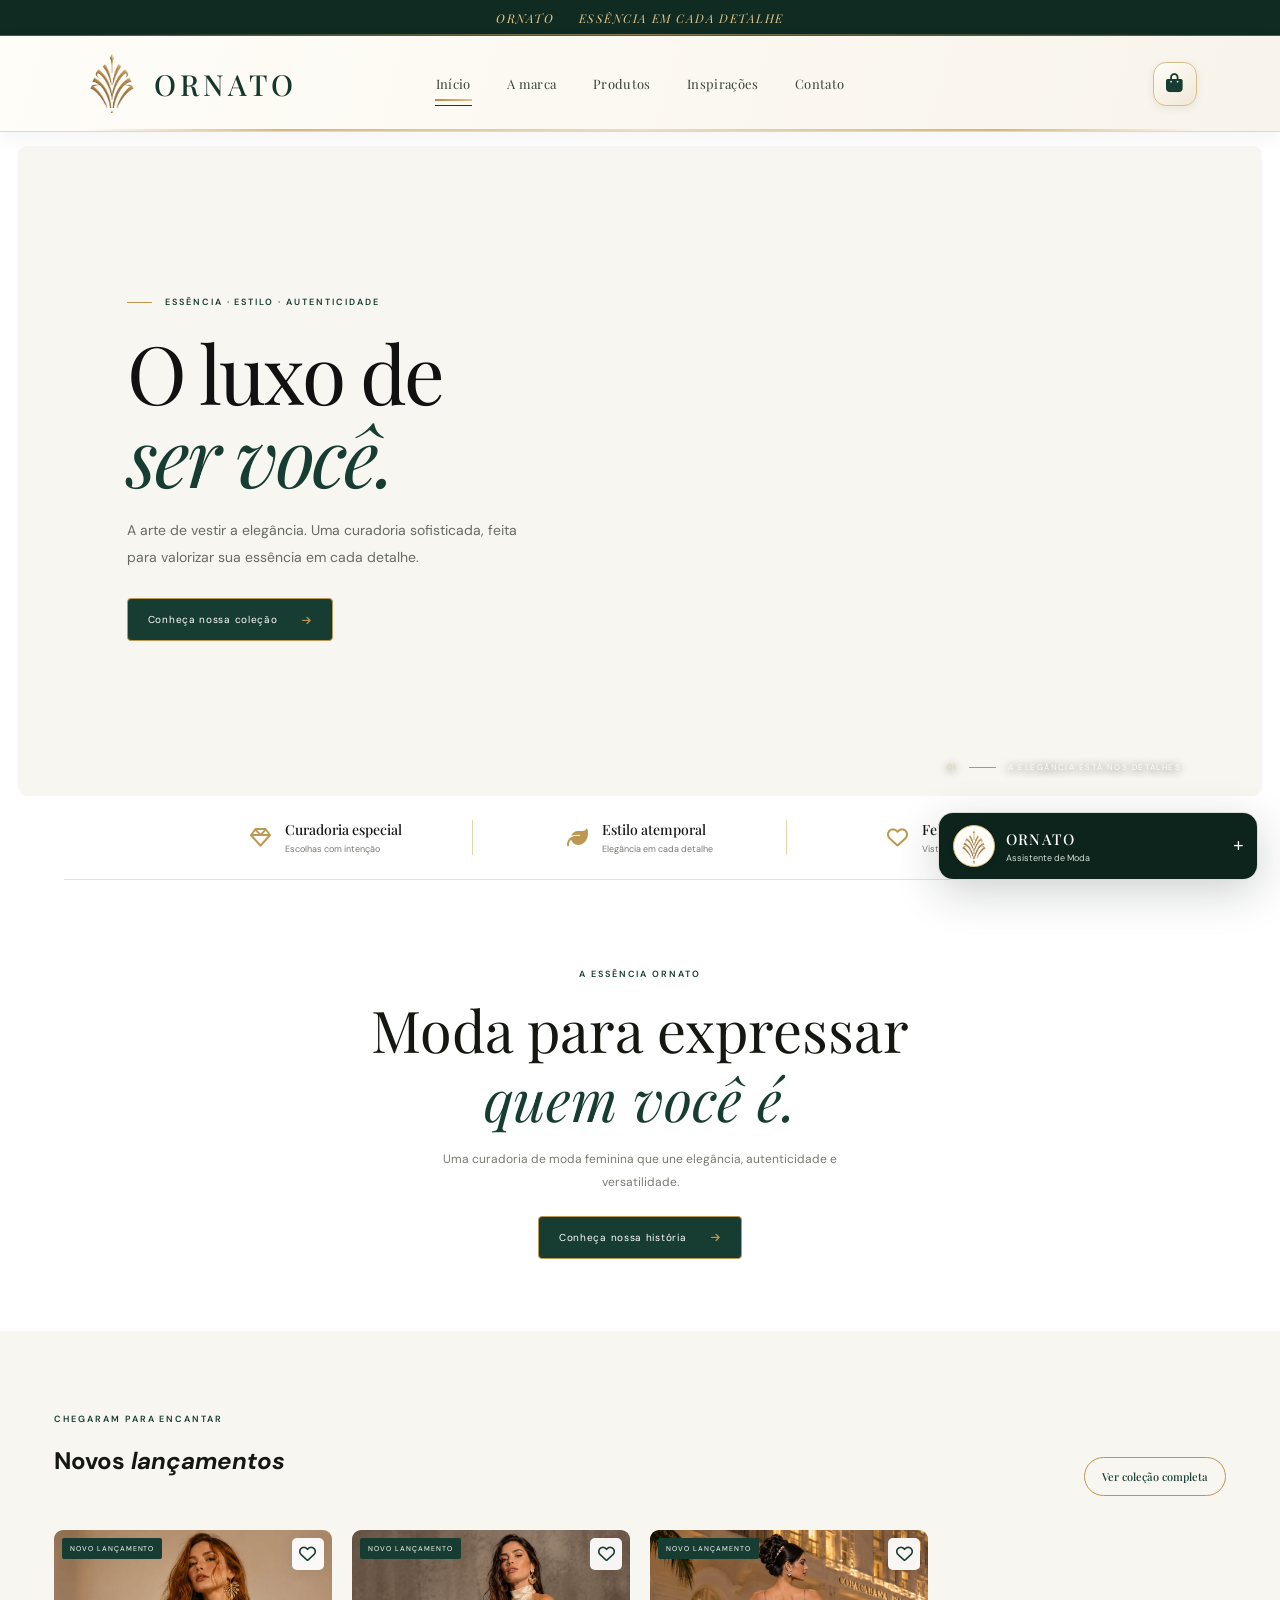
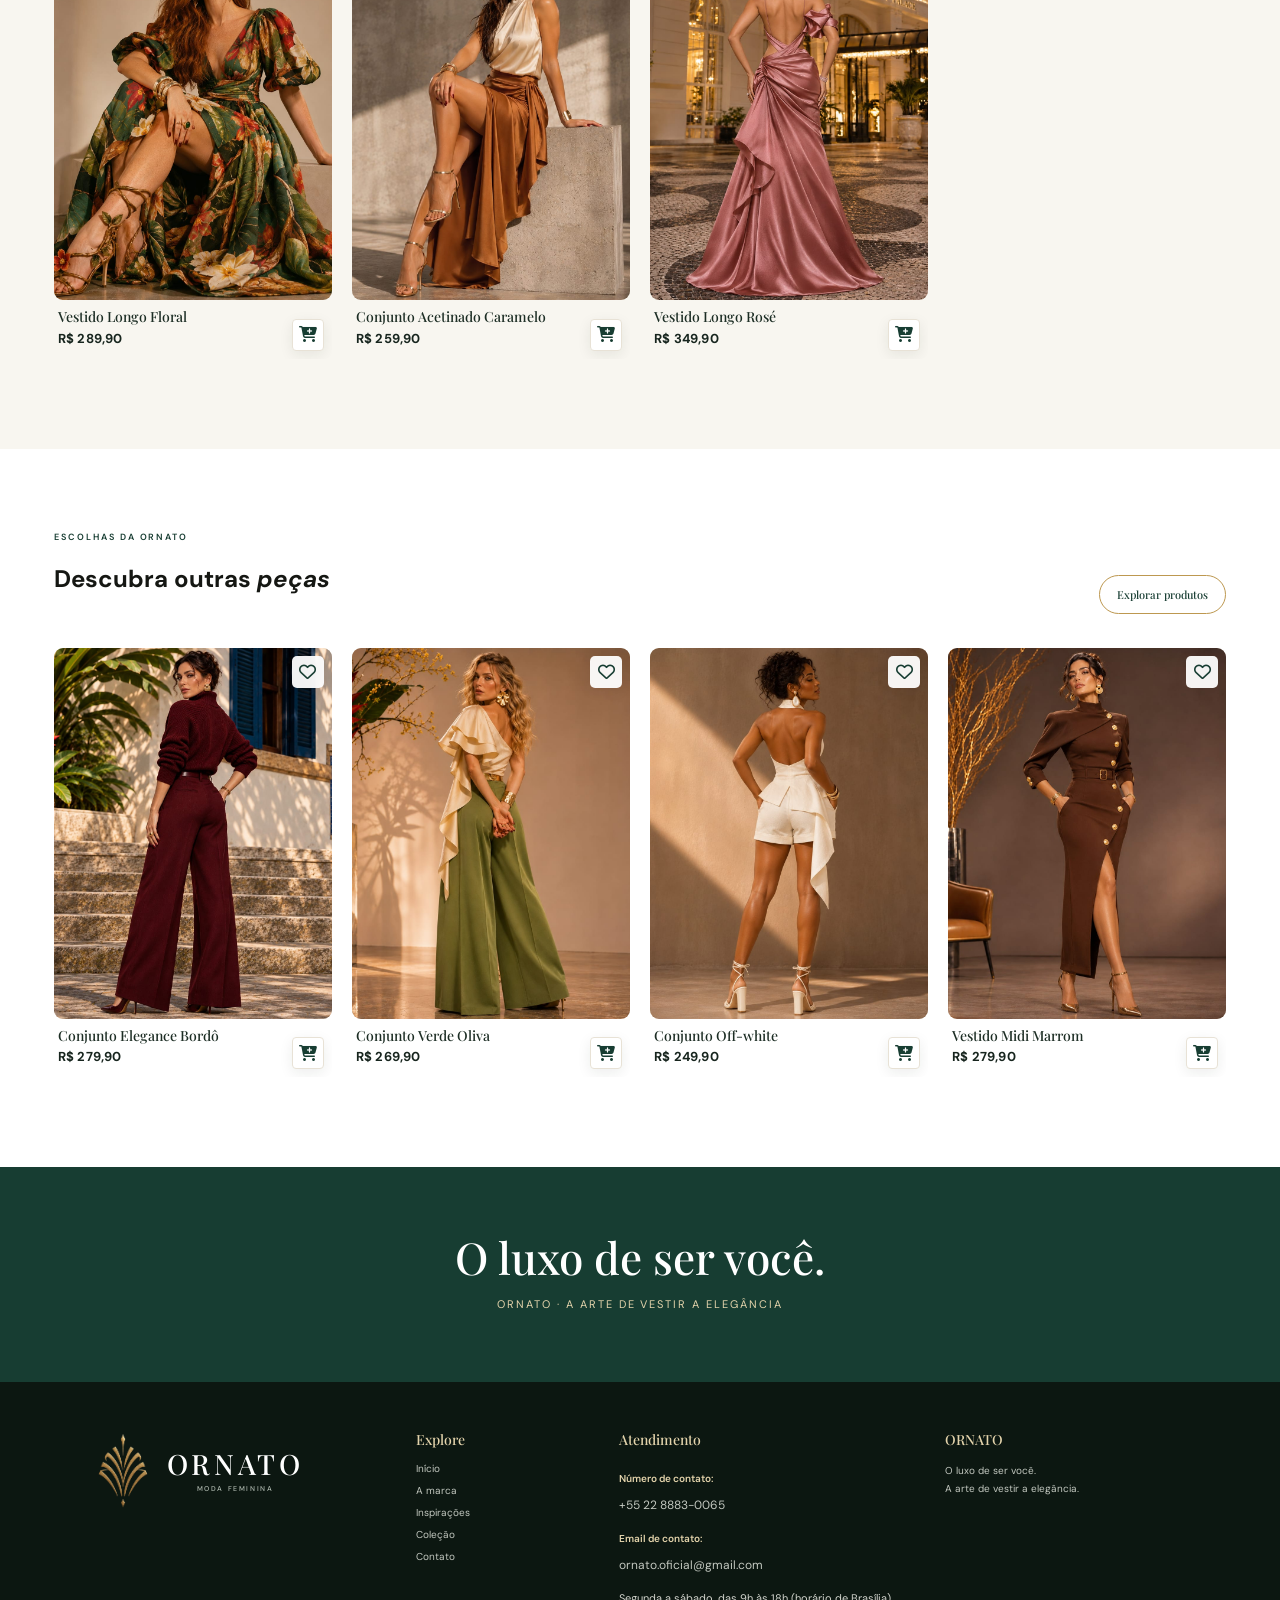
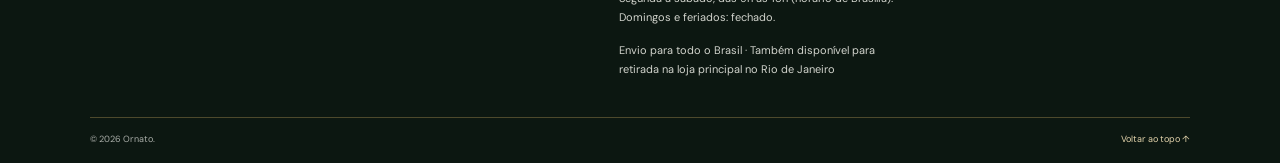
==== commit 81ed39ec: "Polish shared navigation and restore visible cart badge" ====
--- a/index.html
+++ b/index.html
@@ -12,15 +12,15 @@
   <link rel="stylesheet" href="https://cdnjs.cloudflare.com/ajax/libs/font-awesome/6.5.2/css/all.min.css">
   <link rel="icon" type="image/svg+xml" href="favicon.svg?v=3">
   <link rel="shortcut icon" href="favicon.svg?v=3">
-  <link rel="stylesheet" href="style.css?v=ornato-unified-9">
+  <link rel="stylesheet" href="style.css?v=ornato-brand-10">
 </head>
 <body>
-  <div class="topline"><span>O LUXO DE SER VOCÊ</span><span class="topline-center">ORNATO <i class="fa-solid fa-sparkles"></i> ESSÊNCIA EM CADA DETALHE</span><span class="topline-social"><i class="fa-brands fa-instagram"></i><i class="fa-brands fa-whatsapp"></i><a class="header-cart-icon" href="carrinho.html" aria-label="Abrir carrinho"><i class="fa-solid fa-bag-shopping"></i><span data-cart-count hidden>0</span></a></span></a></span></div>
+  <div class="topline"><span>O LUXO DE SER VOCÊ</span><span class="topline-center">ORNATO <i class="fa-solid fa-sparkles"></i> ESSÊNCIA EM CADA DETALHE</span><span class="topline-social">A ARTE DE VESTIR A ELEGÂNCIA</span></div>
   <header class="site-header">
     <a class="brand" href="index.html" aria-label="Ornato, início"><span class="brand-symbol"><img class="ornato-logo-image" src="ornato.png" alt="Símbolo original da Ornato"></span><span class="brand-name">ORNATO<small>MODA FEMININA</small></span></a>
     <button class="menu-toggle" id="menu-toggle" aria-label="Abrir menu"><i class="fa-solid fa-bars"></i></button>
     <nav class="main-nav" id="main-nav"><a class="active" href="index.html">Início</a><a class="" href="sobre.html">A marca</a><a class="" href="produtos.html">Produtos</a><a href="inspiracoes.html" class="">Inspirações</a><a href="index.html#contato">Contato</a></nav>
-    <a href="carrinho.html" class="nav-cart-link">Carrinho</a>
+    <a class="header-cart-icon header-cart-main" href="carrinho.html" aria-label="Abrir carrinho"><i class="fa-solid fa-bag-shopping"></i><span data-cart-count hidden>0</span></a>
   </header>
 <main>
     <section class="hero" id="inicio">
@@ -57,5 +57,5 @@
     </div>
   </aside>
   <script src="config.js"></script>
-  <script src="script.js?v=ornato-experience-7"></script>
+  <script src="script.js?v=ornato-cart-10"></script>
 </body>
--- a/style.css
+++ b/style.css
@@ -372,3 +372,69 @@
 .product-thumbnail img{width:100%!important;height:100%!important;object-fit:cover!important;border-radius:6px!important}
 @media(max-width:1100px){.products-grid{grid-template-columns:repeat(3,minmax(0,1fr))!important;gap:16px!important}}
 @media(max-width:760px){.catalog-editorial-hero{height:126px!important}.catalog-editorial-copy h1{font-size:34px!important}.products-grid{grid-template-columns:repeat(2,minmax(0,1fr))!important;gap:13px!important}.product-detail-layout{grid-template-columns:1fr!important;gap:24px!important}.product-detail-gallery{max-width:min(100%,460px)!important}.product-image-stage{aspect-ratio:4/5!important;border-radius:15px!important}.product-main-image{border-radius:15px!important}}
+
+
+/* ORNATO — acabamento institucional e navegação */
+.topline{background:#102b21!important;border-bottom:1px solid rgba(197,158,83,.42)!important;position:relative}
+.topline:after{content:"";position:absolute;left:6.5%;right:6.5%;bottom:0;height:1px;background:linear-gradient(90deg,transparent,rgba(207,174,111,.65),transparent)}
+.topline-center{font:italic 12px var(--serif)!important;letter-spacing:.12em!important;color:#e2c58c!important}
+.site-header{height:96px!important;padding:0 clamp(22px,6.5vw,100px)!important;display:grid!important;grid-template-columns:minmax(190px,1fr) auto minmax(70px,1fr)!important;gap:28px!important;background:linear-gradient(105deg,#fffdf8 0%,#f8f4eb 100%)!important;border-bottom:1px solid #e6d8bd!important;box-shadow:0 5px 20px rgba(24,43,32,.055)!important}
+.site-header:after{content:"";position:absolute;bottom:0;left:6.5%;right:6.5%;height:2px;background:linear-gradient(90deg,transparent,#c5a15d 18%,#e4d5b5 50%,#c5a15d 82%,transparent);opacity:.75}
+.site-header .brand{position:relative;z-index:1;gap:13px;transition:transform .25s ease}
+.site-header .brand:hover{transform:translateY(-1px)}
+.site-header .brand-symbol{width:48px;height:59px}
+.site-header .brand-name{font-size:29px!important;letter-spacing:.14em!important;color:#15382d!important}
+.site-header .brand-name small{color:#9a8051!important;letter-spacing:.25em!important}
+.site-header .main-nav{display:flex!important;justify-self:center;align-items:center;gap:clamp(17px,2.7vw,38px)!important}
+.site-header .main-nav a{font-size:13px!important;letter-spacing:.025em;padding:13px 1px!important;color:#39433b!important;transition:color .22s ease,transform .22s ease}
+.site-header .main-nav a:after{height:2px!important;bottom:4px!important;background:linear-gradient(90deg,#b68c48,#e0c58c)!important;transition:width .28s ease}
+.site-header .main-nav a:hover{color:#9b753b!important;transform:translateY(-2px)}
+.header-cart-main{justify-self:end;position:relative;display:grid!important;place-items:center;width:44px;height:44px;border:1px solid #d6bd8c;border-radius:13px!important;background:linear-gradient(145deg,#fffdf8,#f1e8d7);color:#173d32!important;font-size:19px!important;box-shadow:0 3px 10px rgba(24,43,32,.07);transition:transform .22s ease,box-shadow .22s ease,background .22s ease}
+.header-cart-main:hover{transform:translateY(-3px);background:#173d32;color:#f6e7c5!important;box-shadow:0 7px 17px rgba(16,43,33,.17)}
+.header-cart-main [data-cart-count]{position:absolute;right:-7px;top:-7px;min-width:19px;height:19px;padding:0 5px;border:2px solid #fbf8f1;border-radius:20px;background:#b68c48;color:#102b21;font:700 10px/15px var(--sans);text-align:center;letter-spacing:0}
+.header-cart-main [hidden]{display:none}
+.about{margin:34px auto 0!important;max-width:1380px!important;width:calc(100% - 48px)!important;min-height:390px!important;grid-template-columns:40% 60%!important;overflow:hidden!important;border:1px solid #d9c69f!important;border-radius:18px!important;background:linear-gradient(120deg,#102b21 0%,#173d32 42%,#fbf7ee 42%,#fbf7ee 100%)!important;box-shadow:0 14px 36px rgba(24,43,32,.09)!important}
+.about-image{min-height:390px!important;border-radius:0 34px 34px 0!important;position:relative!important;overflow:hidden!important}
+.about-image:after{content:"";position:absolute;inset:14px;border:1px solid rgba(222,190,126,.55);border-radius:12px;pointer-events:none}
+.about-emblem{position:relative;z-index:1;padding:25px 32px!important;background:rgba(12,37,28,.52);border:1px solid rgba(221,190,130,.55);border-radius:18px;backdrop-filter:blur(4px)}
+.about-emblem .about-logo-image{width:76px;height:88px;object-fit:contain;background:#fbf7ee;border-radius:50%;padding:8px;margin-bottom:13px}
+.about-emblem strong{color:#f1dfb9!important;letter-spacing:.2em!important}
+.about-emblem small{color:#f4eee1!important}
+.about-copy{padding:58px clamp(32px,5.5vw,82px)!important;position:relative}
+.about-copy:before{content:"";position:absolute;top:30px;right:36px;width:58px;height:58px;border-top:1px solid #c3a064;border-right:1px solid #c3a064;opacity:.75}
+.about-copy .section-kicker{color:#a27e43!important;letter-spacing:.18em}
+.about-copy h2{color:#173d32!important;font-size:clamp(36px,4vw,50px)!important}
+.about-copy h2 em{color:#b18b4e!important}
+.about-copy p{font-size:13px!important;line-height:2.05!important;color:#5d655d!important;max-width:610px!important}
+.gold-rule{height:2px!important;width:104px!important;background:linear-gradient(90deg,#a77d3e,#e0c68f)!important}
+.brand-purpose{margin:38px auto!important;padding:72px 6%!important;max-width:1380px;border:1px solid #d9c69f!important;border-radius:18px!important;background:linear-gradient(135deg,#102b21 0%,#173d32 54%,#1e4a3b 100%)!important;color:#f8f3e9!important;overflow:hidden}
+.purpose-heading h2,.purpose-heading h2 em{color:#f6ecd8!important}
+.purpose-heading>p{color:#d2d9cf!important}
+.purpose-heading .section-kicker{color:#d8b979!important}
+.purpose-grid{gap:18px!important}
+.purpose-card{min-height:270px!important;padding:32px 28px!important;border:1px solid rgba(204,174,115,.48)!important;border-top:3px solid #c6a15d!important;border-radius:13px!important;background:linear-gradient(145deg,#fffdf7,#f1eadc)!important;box-shadow:0 10px 25px rgba(0,0,0,.12)!important;transition:transform .25s ease,box-shadow .25s ease!important}
+.purpose-card:hover{transform:translateY(-5px)!important;box-shadow:0 16px 30px rgba(0,0,0,.19)!important}
+.purpose-number{color:#c3a36a!important}
+.purpose-card .section-kicker{color:#9a783f!important}
+.purpose-card h3{color:#173d32!important}
+.purpose-card>p,.purpose-values li{color:#5e675f!important;font-size:11px!important}
+.purpose-values li b{color:#98733a!important}
+.brand-story{margin:38px auto!important;max-width:1380px!important;border:1px solid #d9c69f!important;border-radius:18px!important;background:linear-gradient(110deg,#f8f3e9 0%,#fffdf8 60%,#f0e7d6 100%)!important;overflow:hidden}
+.brand-story .section-wrap{padding-top:66px!important;padding-bottom:66px!important}
+.brand-story .section-kicker{color:#9c7942!important}
+.brand-story h2{color:#173d32!important}
+.brand-story h2 em{color:#b18b4e!important}
+.brand-story p{max-width:760px!important;line-height:2!important;color:#5e675f!important}
+.brand-service-section{margin:38px auto 60px!important;max-width:1380px!important;padding:68px 0!important;border-radius:18px!important;background:#102b21!important;border:1px solid #c6a15d!important;overflow:hidden}
+.brand-service-section .section-kicker{color:#d8b979!important}
+.brand-service-section h2{color:#f8f1e4!important}
+.brand-service-section h2 em{color:#d7b979!important}
+.service-info-grid{gap:14px!important}
+.service-info-grid article{padding:25px 23px!important;border:1px solid rgba(213,184,126,.45)!important;border-radius:12px!important;background:linear-gradient(145deg,#173d32,#1b4738)!important;transition:transform .24s ease,border-color .24s ease!important}
+.service-info-grid article:hover{transform:translateY(-4px)!important;border-color:#d8b979!important}
+.service-info-grid article>span{color:#d9bb80!important}
+.service-info-grid article h3{color:#fff5e4!important}
+.service-info-grid article p{color:#d2d9cf!important;line-height:1.85!important}
+.footer{scroll-margin-top:18px}
+@media(max-width:850px){.site-header{grid-template-columns:1fr auto!important;gap:12px!important;padding:0 22px!important}.site-header .main-nav{display:none!important}.site-header .main-nav.open{display:flex!important;position:absolute;top:100%;left:0;right:0;flex-direction:column;gap:4px!important;padding:16px 24px;background:#fbf8f1;border-bottom:1px solid #d9c69f;box-shadow:0 12px 20px rgba(16,43,33,.12)}.site-header .menu-toggle{display:block!important;justify-self:end;grid-column:2;grid-row:1}.site-header .brand{grid-column:1;grid-row:1}.header-cart-main{grid-column:2;grid-row:1;margin-right:45px}.about{grid-template-columns:1fr!important;width:calc(100% - 28px)!important;margin-top:18px!important}.about-image{min-height:270px!important;border-radius:0 0 28px 28px!important}.about-copy{padding:38px 26px!important}.purpose-grid{grid-template-columns:1fr!important}.brand-purpose,.brand-story,.brand-service-section{margin:20px 14px!important;border-radius:14px!important}.service-info-grid{grid-template-columns:1fr 1fr!important}}
+@media(max-width:520px){.topline{height:30px!important}.topline-center{font-size:9px!important}.site-header{height:76px!important;padding:0 15px!important}.site-header .brand-symbol{width:39px;height:48px}.site-header .brand-name{font-size:22px!important}.header-cart-main{width:38px;height:38px;margin-right:42px}.site-header .menu-toggle{font-size:18px}.about-copy:before{right:17px;top:18px;width:35px;height:35px}.brand-purpose{padding:48px 18px!important}.brand-story .section-wrap{padding-top:44px!important;padding-bottom:44px!important}.brand-service-section{padding:45px 0!important}.service-info-grid{grid-template-columns:1fr!important}}
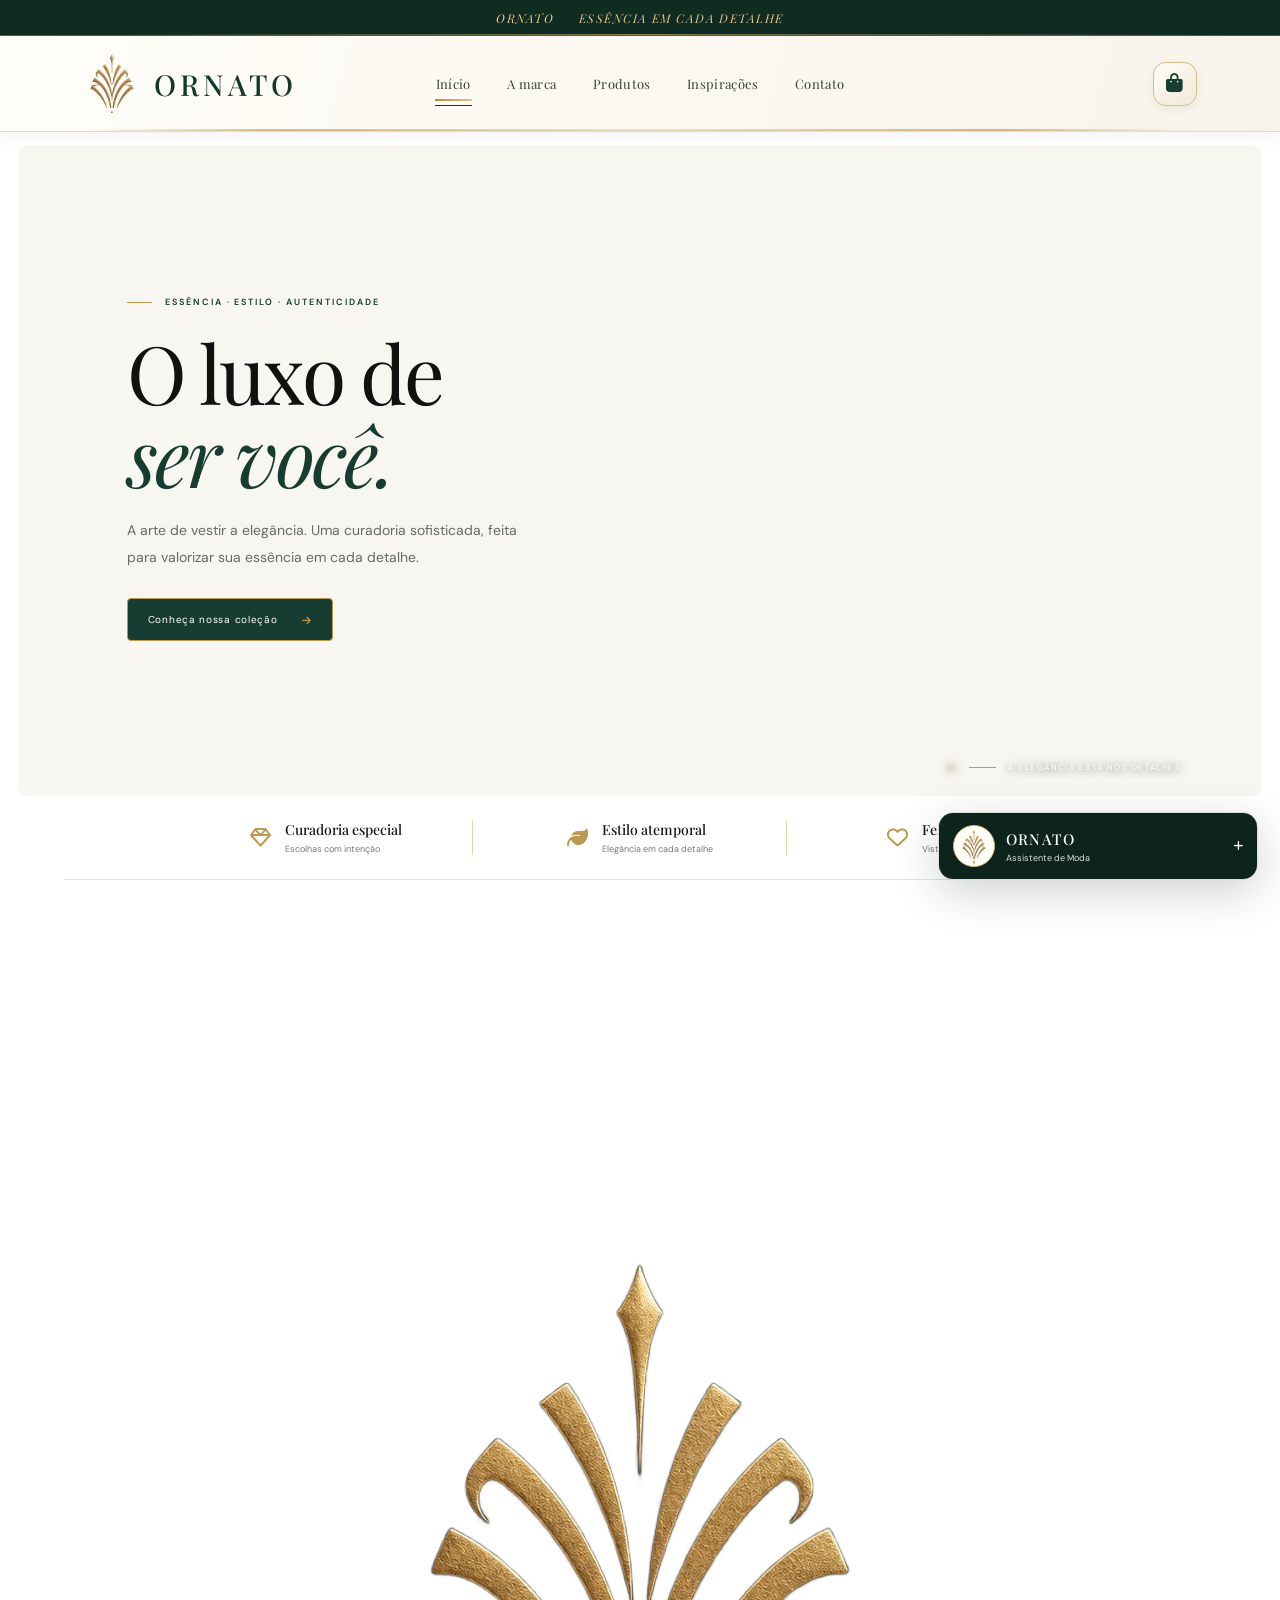
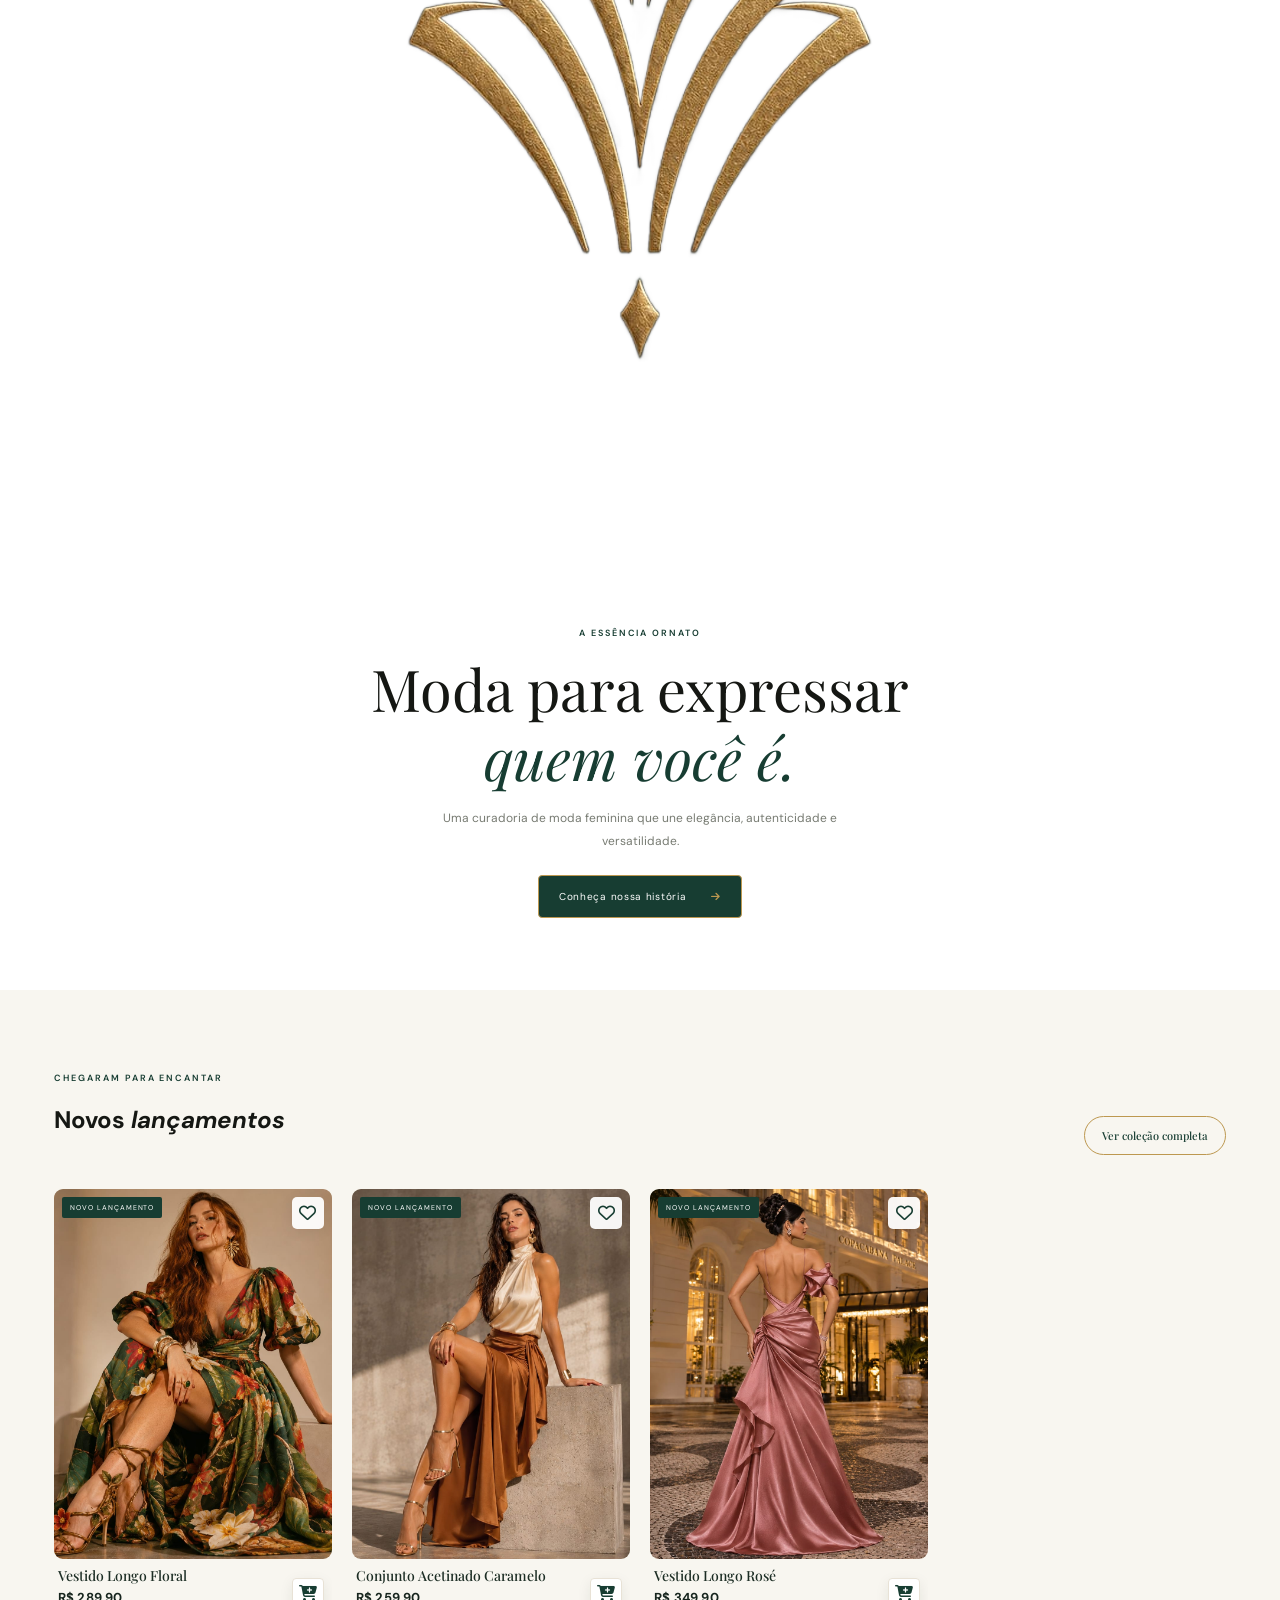
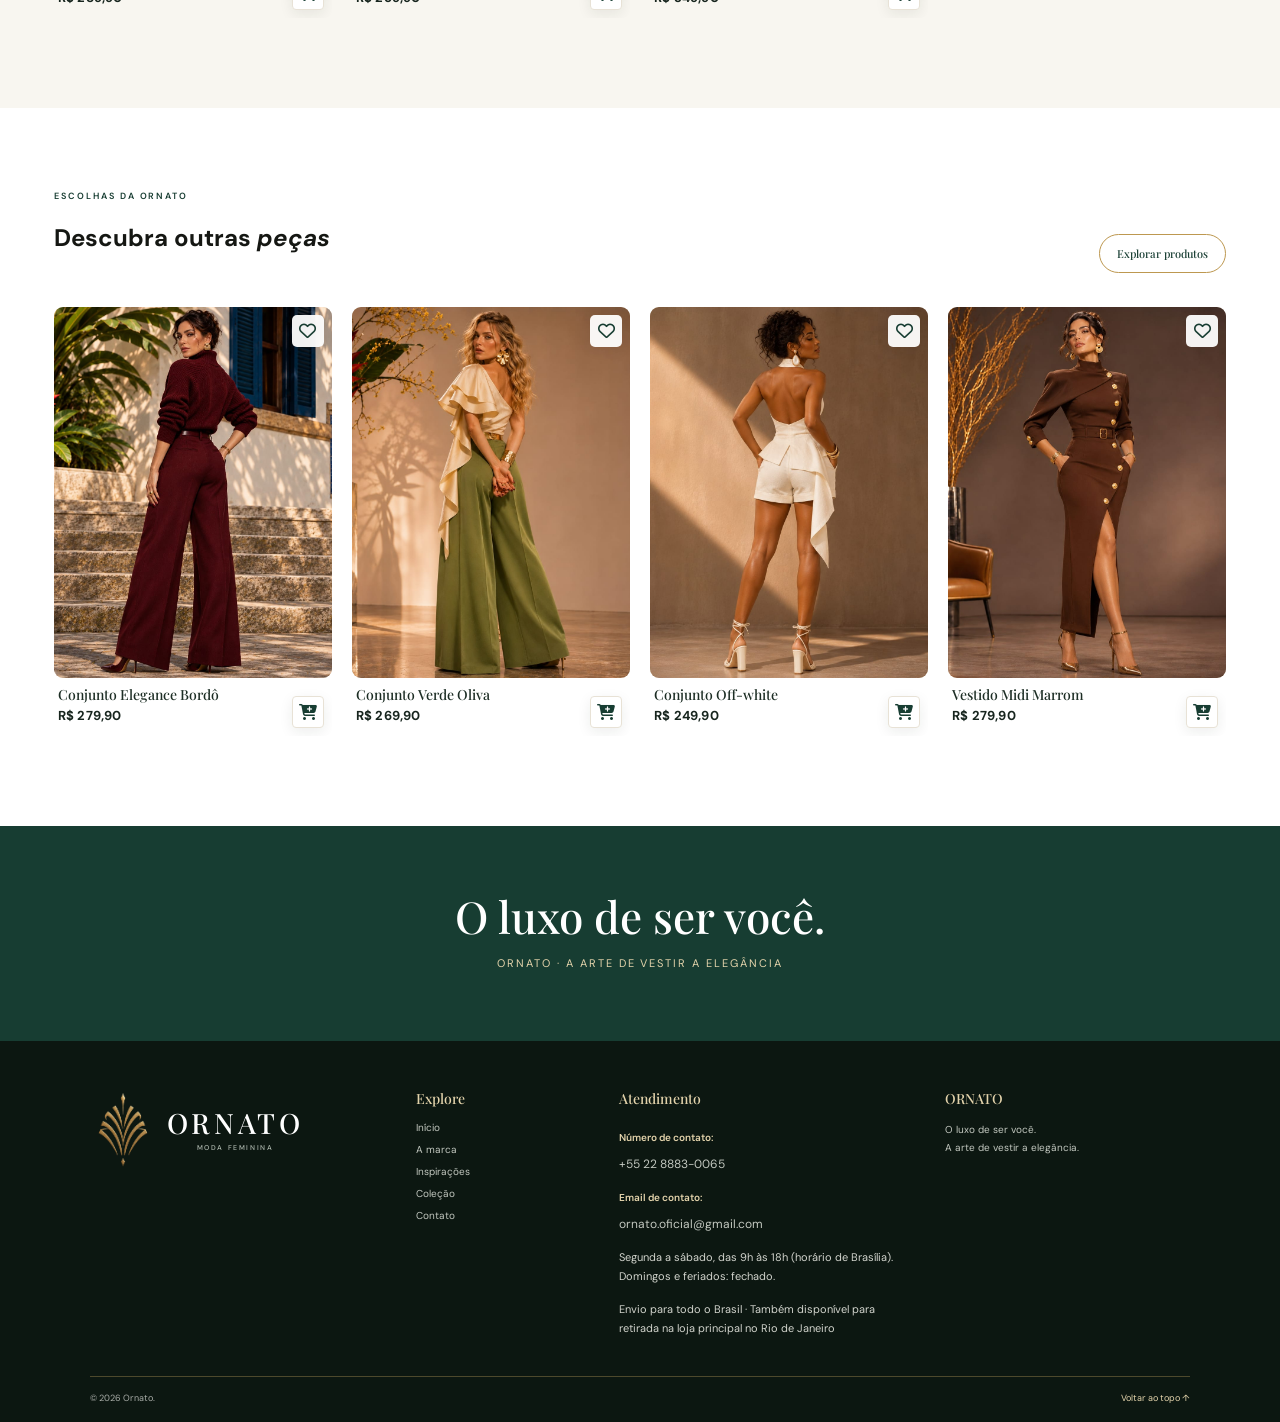
==== commit 5c2ea976: "Place silent Ornato logo animation beside home introduction" ====
--- a/index.html
+++ b/index.html
@@ -12,7 +12,7 @@
   <link rel="stylesheet" href="https://cdnjs.cloudflare.com/ajax/libs/font-awesome/6.5.2/css/all.min.css">
   <link rel="icon" type="image/svg+xml" href="favicon.svg?v=3">
   <link rel="shortcut icon" href="favicon.svg?v=3">
-  <link rel="stylesheet" href="style.css?v=ornato-brand-10">
+  <link rel="stylesheet" href="style.css?v=ornato-intro-video-12">
 </head>
 <body>
   <div class="topline"><span>O LUXO DE SER VOCÊ</span><span class="topline-center">ORNATO <i class="fa-solid fa-sparkles"></i> ESSÊNCIA EM CADA DETALHE</span><span class="topline-social">A ARTE DE VESTIR A ELEGÂNCIA</span></div>
@@ -38,7 +38,7 @@
       <div><i class="fa-regular fa-gem"></i><span><b>Curadoria especial</b><small>Escolhas com intenção</small></span></div>
       <div><i class="fa-solid fa-leaf"></i><span><b>Estilo atemporal</b><small>Elegância em cada detalhe</small></span></div>
       <div><i class="fa-regular fa-heart"></i><span><b>Feito para você</b><small>Vista-se com confiança</small></span></div>
-    </section><section class="home-intro"><div class="section-wrap"><div class="section-kicker">A ESSÊNCIA ORNATO</div><h2>Moda para expressar<br><em>quem você é.</em></h2><p>Uma curadoria de moda feminina que une elegância, autenticidade e versatilidade.</p><a class="button button-dark" href="sobre.html">Conheça nossa história <i class="fa-solid fa-arrow-right"></i></a></div></section>
+    </section><section class="home-intro"><div class="home-intro-layout"><div class="home-intro-media"><video class="ornato-logo-animation" autoplay muted playsinline preload="auto" poster="ornato.png" aria-label="Animação da identidade visual da Ornato"><source src="assets/ornato-logo-animation.mp4" type="video/mp4"></video></div><div class="home-intro-copy"><div class="section-kicker">A ESSÊNCIA ORNATO</div><h2>Moda para expressar<br><em>quem você é.</em></h2><p>Uma curadoria de moda feminina que une elegância, autenticidade e versatilidade.</p><a class="button button-dark" href="sobre.html">Conheça nossa história <i class="fa-solid fa-arrow-right"></i></a></div></div></section>
 <section class="home-product-section"><div class="section-wrap"><div class="section-heading-inline"><div><div class="section-kicker">CHEGARAM PARA ENCANTAR</div><h2>Novos <em>lançamentos</em></h2></div><a class="text-link" href="produtos.html">Ver coleção completa</a></div><div class="products-grid" id="home-novidades"></div></div></section><section class="home-product-section alt"><div class="section-wrap"><div class="section-heading-inline"><div><div class="section-kicker">ESCOLHAS DA ORNATO</div><h2>Descubra outras <em>peças</em></h2></div><a class="text-link" href="produtos.html">Explorar produtos</a></div><div class="products-grid" id="home-recomendados"></div></div></section><section class="brand-slogan-band"><h2>O luxo de ser você.</h2><p>ORNATO · A arte de vestir a elegância</p></section>
 </main>
   <footer id="contato" class="footer">
@@ -57,5 +57,5 @@
     </div>
   </aside>
   <script src="config.js"></script>
-  <script src="script.js?v=ornato-cart-10"></script>
+  <script src="script.js?v=ornato-intro-video-12"></script>
 </body>
--- a/style.css
+++ b/style.css
@@ -438,3 +438,10 @@
 .footer{scroll-margin-top:18px}
 @media(max-width:850px){.site-header{grid-template-columns:1fr auto!important;gap:12px!important;padding:0 22px!important}.site-header .main-nav{display:none!important}.site-header .main-nav.open{display:flex!important;position:absolute;top:100%;left:0;right:0;flex-direction:column;gap:4px!important;padding:16px 24px;background:#fbf8f1;border-bottom:1px solid #d9c69f;box-shadow:0 12px 20px rgba(16,43,33,.12)}.site-header .menu-toggle{display:block!important;justify-self:end;grid-column:2;grid-row:1}.site-header .brand{grid-column:1;grid-row:1}.header-cart-main{grid-column:2;grid-row:1;margin-right:45px}.about{grid-template-columns:1fr!important;width:calc(100% - 28px)!important;margin-top:18px!important}.about-image{min-height:270px!important;border-radius:0 0 28px 28px!important}.about-copy{padding:38px 26px!important}.purpose-grid{grid-template-columns:1fr!important}.brand-purpose,.brand-story,.brand-service-section{margin:20px 14px!important;border-radius:14px!important}.service-info-grid{grid-template-columns:1fr 1fr!important}}
 @media(max-width:520px){.topline{height:30px!important}.topline-center{font-size:9px!important}.site-header{height:76px!important;padding:0 15px!important}.site-header .brand-symbol{width:39px;height:48px}.site-header .brand-name{font-size:22px!important}.header-cart-main{width:38px;height:38px;margin-right:42px}.site-header .menu-toggle{font-size:18px}.about-copy:before{right:17px;top:18px;width:35px;height:35px}.brand-purpose{padding:48px 18px!important}.brand-story .section-wrap{padding-top:44px!important;padding-bottom:44px!important}.brand-service-section{padding:45px 0!important}.service-info-grid{grid-template-columns:1fr!important}}
+
+html{scroll-behavior:smooth}#contato{scroll-margin-top:0!important}
+
+/* Remove o ornamento de canto que interfere no título "Sobre a Ornato". */
+.about-copy:before{content:none!important;display:none!important}
+.about-copy h2{position:relative;z-index:1;isolation:isolate}
+.about-copy h2 em{position:relative;z-index:1}
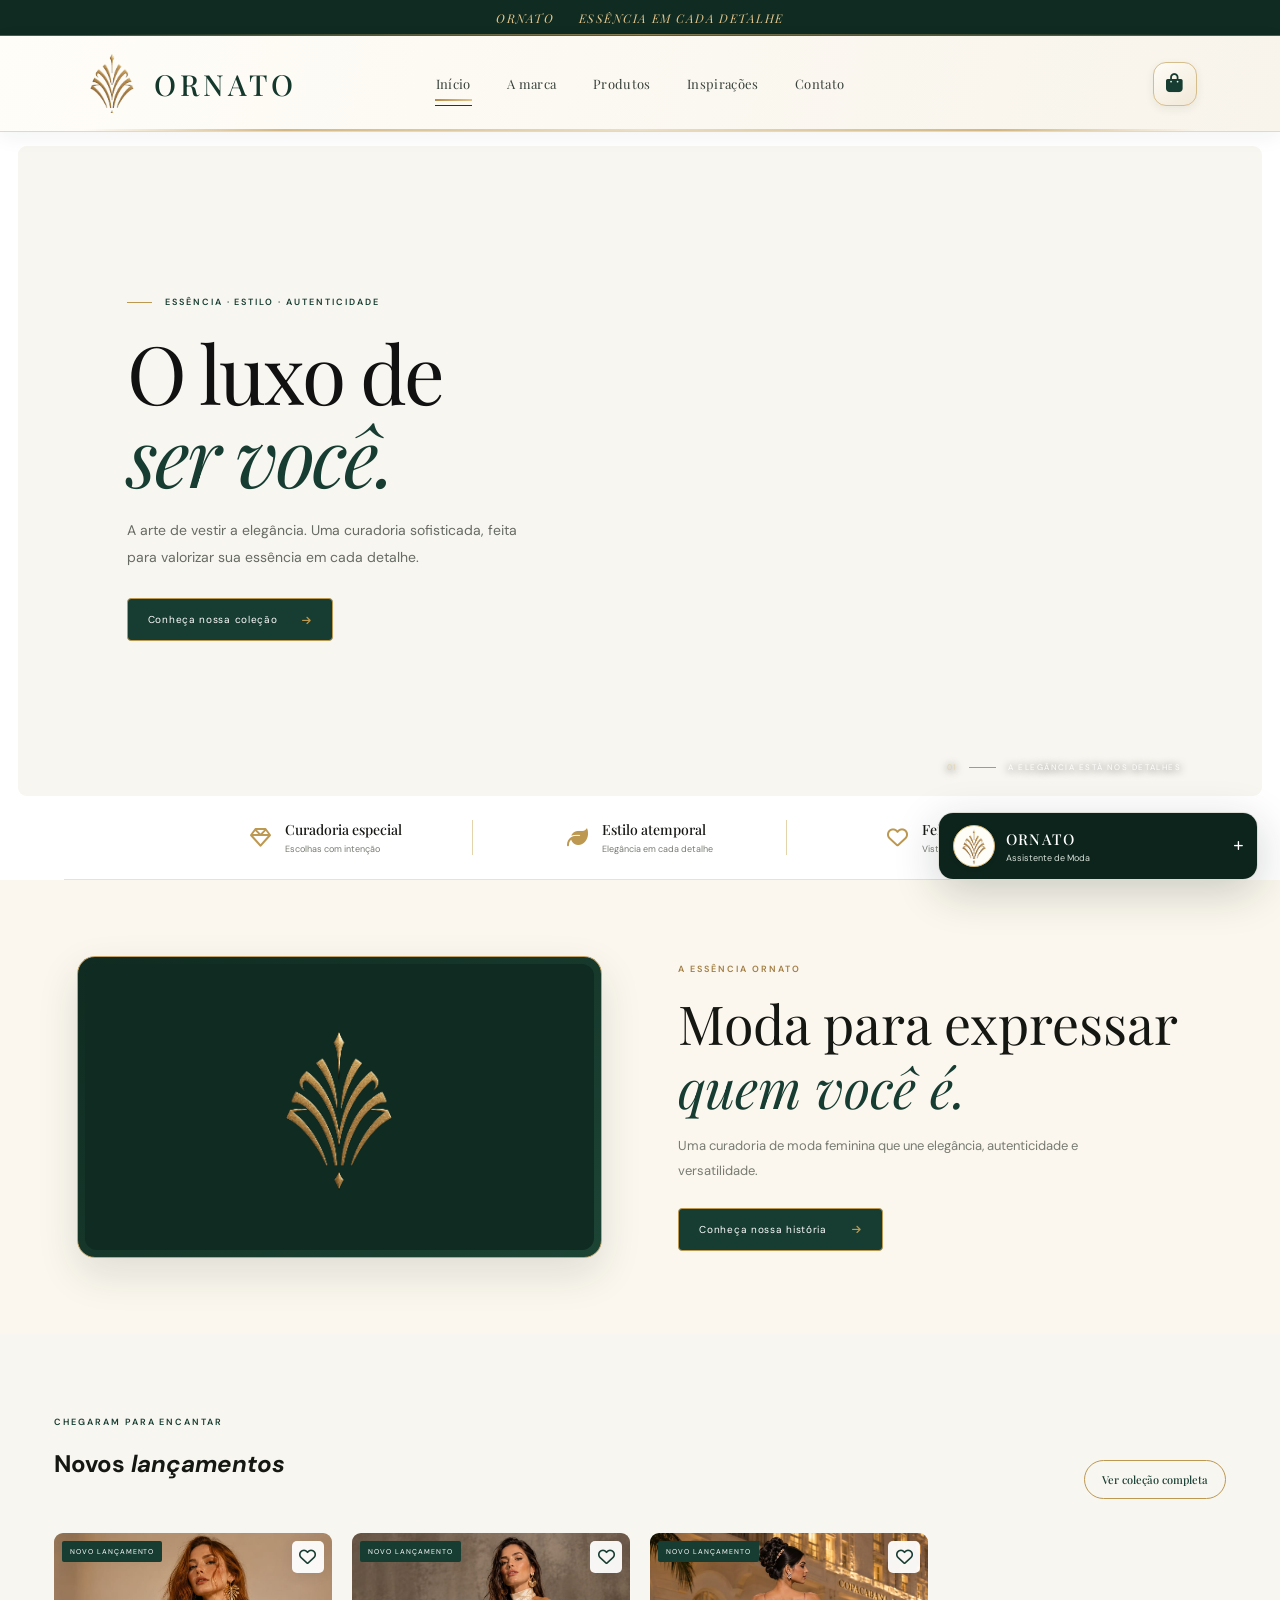
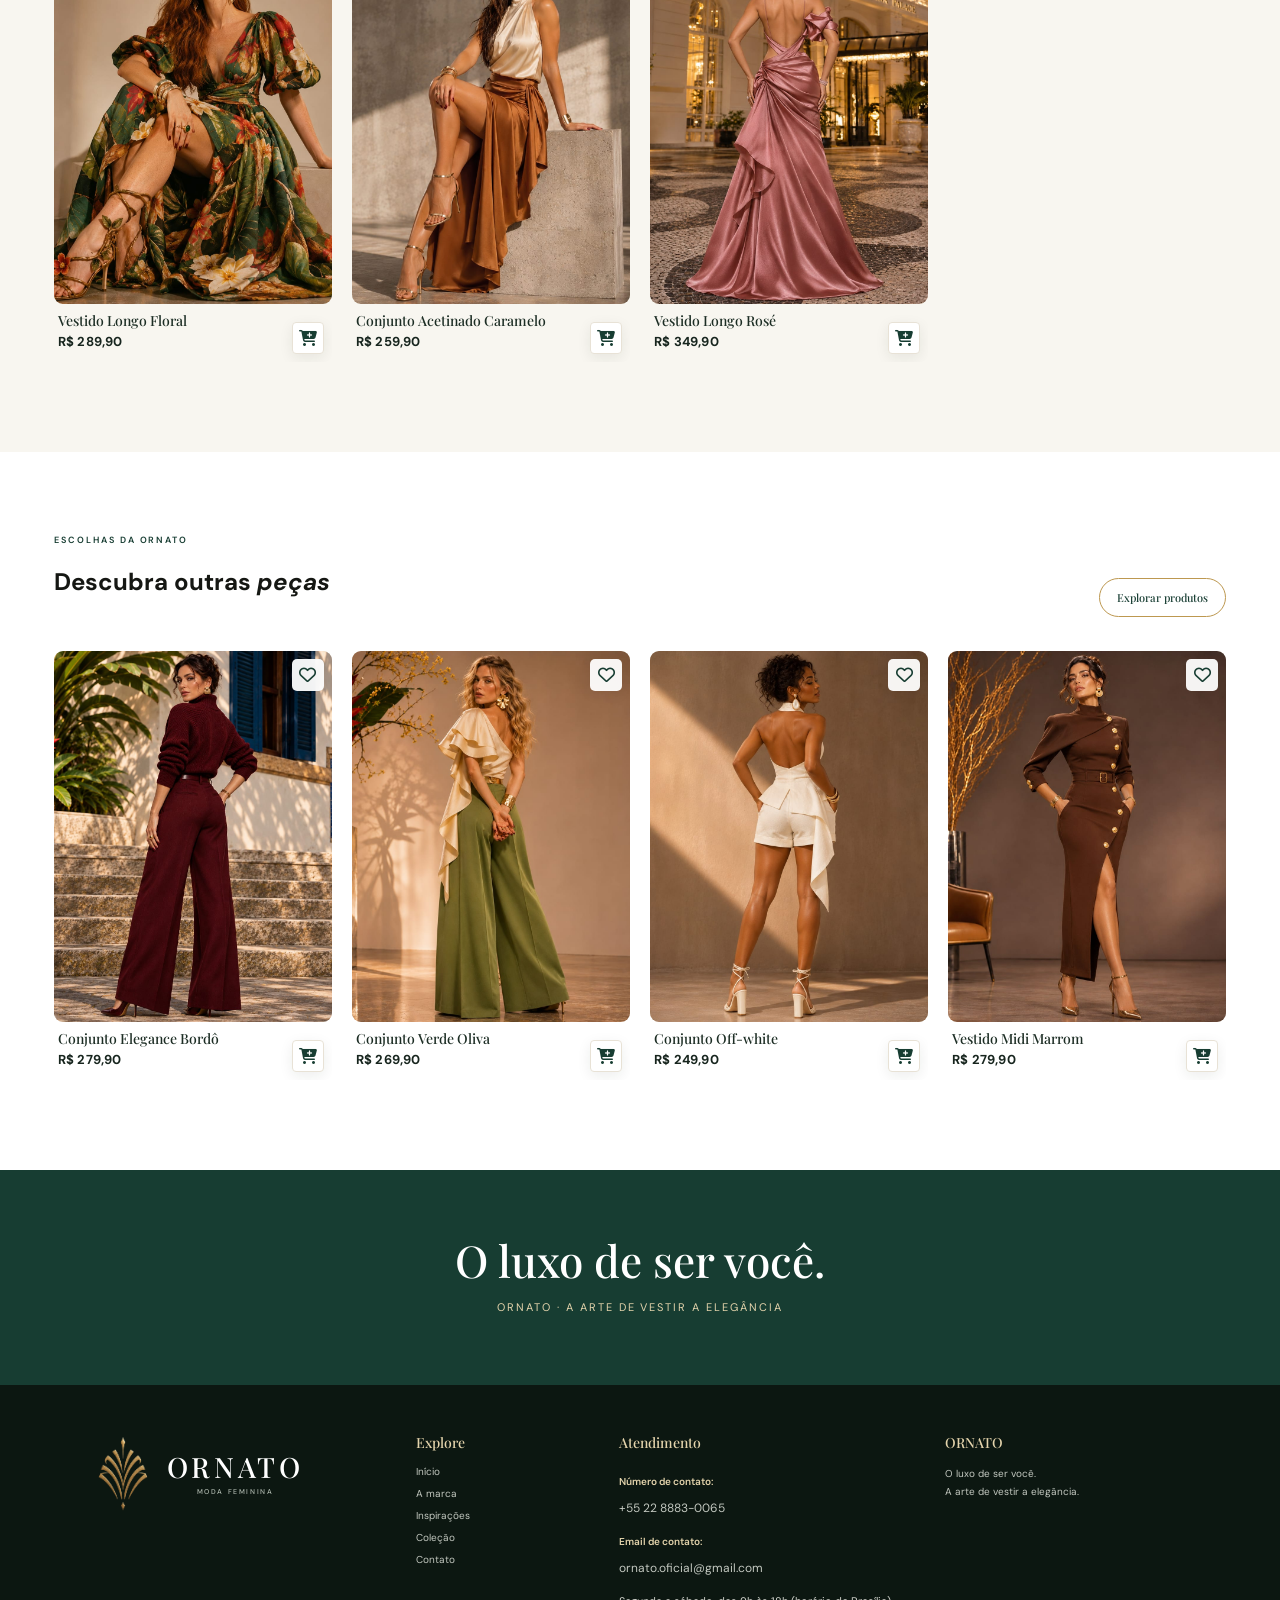
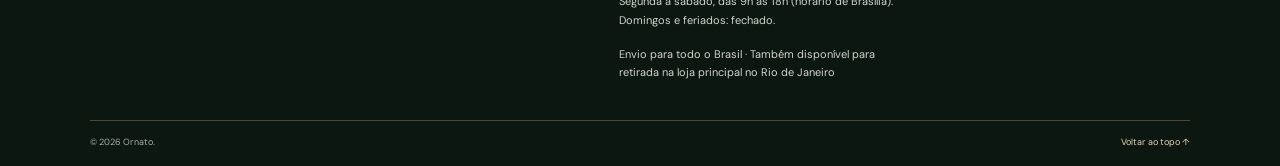
==== commit 6b44f6d4: "Point homepage logo animation to uploaded video asset" ====
--- a/index.html
+++ b/index.html
@@ -38,7 +38,7 @@
       <div><i class="fa-regular fa-gem"></i><span><b>Curadoria especial</b><small>Escolhas com intenção</small></span></div>
       <div><i class="fa-solid fa-leaf"></i><span><b>Estilo atemporal</b><small>Elegância em cada detalhe</small></span></div>
       <div><i class="fa-regular fa-heart"></i><span><b>Feito para você</b><small>Vista-se com confiança</small></span></div>
-    </section><section class="home-intro"><div class="home-intro-layout"><div class="home-intro-media"><video class="ornato-logo-animation" autoplay muted playsinline preload="auto" poster="ornato.png" aria-label="Animação da identidade visual da Ornato"><source src="assets/ornato-logo-animation.mp4" type="video/mp4"></video></div><div class="home-intro-copy"><div class="section-kicker">A ESSÊNCIA ORNATO</div><h2>Moda para expressar<br><em>quem você é.</em></h2><p>Uma curadoria de moda feminina que une elegância, autenticidade e versatilidade.</p><a class="button button-dark" href="sobre.html">Conheça nossa história <i class="fa-solid fa-arrow-right"></i></a></div></div></section>
+    </section><section class="home-intro"><div class="home-intro-layout"><div class="home-intro-media"><video class="ornato-logo-animation" autoplay muted playsinline preload="auto" poster="ornato.png" aria-label="Animação da identidade visual da Ornato"><source src="assets/produtos/ornato-logo-animation.mp4" type="video/mp4"></video></div><div class="home-intro-copy"><div class="section-kicker">A ESSÊNCIA ORNATO</div><h2>Moda para expressar<br><em>quem você é.</em></h2><p>Uma curadoria de moda feminina que une elegância, autenticidade e versatilidade.</p><a class="button button-dark" href="sobre.html">Conheça nossa história <i class="fa-solid fa-arrow-right"></i></a></div></div></section>
 <section class="home-product-section"><div class="section-wrap"><div class="section-heading-inline"><div><div class="section-kicker">CHEGARAM PARA ENCANTAR</div><h2>Novos <em>lançamentos</em></h2></div><a class="text-link" href="produtos.html">Ver coleção completa</a></div><div class="products-grid" id="home-novidades"></div></div></section><section class="home-product-section alt"><div class="section-wrap"><div class="section-heading-inline"><div><div class="section-kicker">ESCOLHAS DA ORNATO</div><h2>Descubra outras <em>peças</em></h2></div><a class="text-link" href="produtos.html">Explorar produtos</a></div><div class="products-grid" id="home-recomendados"></div></div></section><section class="brand-slogan-band"><h2>O luxo de ser você.</h2><p>ORNATO · A arte de vestir a elegância</p></section>
 </main>
   <footer id="contato" class="footer">
--- a/style.css
+++ b/style.css
@@ -445,3 +445,20 @@
 .about-copy:before{content:none!important;display:none!important}
 .about-copy h2{position:relative;z-index:1;isolation:isolate}
 .about-copy h2 em{position:relative;z-index:1}
+
+/* A marca: fundo uniforme para eliminar a faixa diagonal que atravessa o título. */
+.about{background:#fbf7ee!important}
+.about-copy .section-kicker{color:#173d32!important;text-shadow:none!important}
+.about-copy h2{color:#173d32!important}
+.about-copy h2 em{color:#b18b4e!important}
+/* Introdução da página inicial com vídeo institucional à esquerda. */
+.home-intro{padding:76px 0!important;background:#fbf7ee!important;text-align:left!important}
+.home-intro-layout{max-width:1280px;margin:0 auto;padding:0 6%;display:grid;grid-template-columns:minmax(0,1fr) minmax(0,1fr);align-items:center;gap:clamp(34px,6vw,88px)}
+.home-intro-media{min-width:0;border:1px solid #c5a46a;border-radius:18px;padding:7px;background:linear-gradient(145deg,#102b21,#1c4435);box-shadow:0 16px 42px rgba(16,43,33,.12);overflow:hidden}
+.ornato-logo-animation{display:block;width:100%;height:auto;aspect-ratio:854/480;object-fit:contain;background:#102b21;border-radius:12px}
+.home-intro-copy{text-align:left}
+.home-intro-copy .section-kicker{color:#a27e43;letter-spacing:.22em}
+.home-intro-copy h2{font:400 clamp(36px,4.2vw,58px)/1.18 var(--serif);margin:16px 0;color:var(--ink)}
+.home-intro-copy h2 em{color:#173d32}
+.home-intro-copy p{max-width:470px;margin:0 0 24px;font-size:13px;line-height:1.9;color:var(--muted)}
+@media(max-width:760px){.home-intro-layout{grid-template-columns:1fr;gap:28px}.home-intro-media{max-width:620px;width:100%;margin:0 auto}.home-intro-copy{text-align:center}.home-intro-copy p{margin-left:auto;margin-right:auto}}
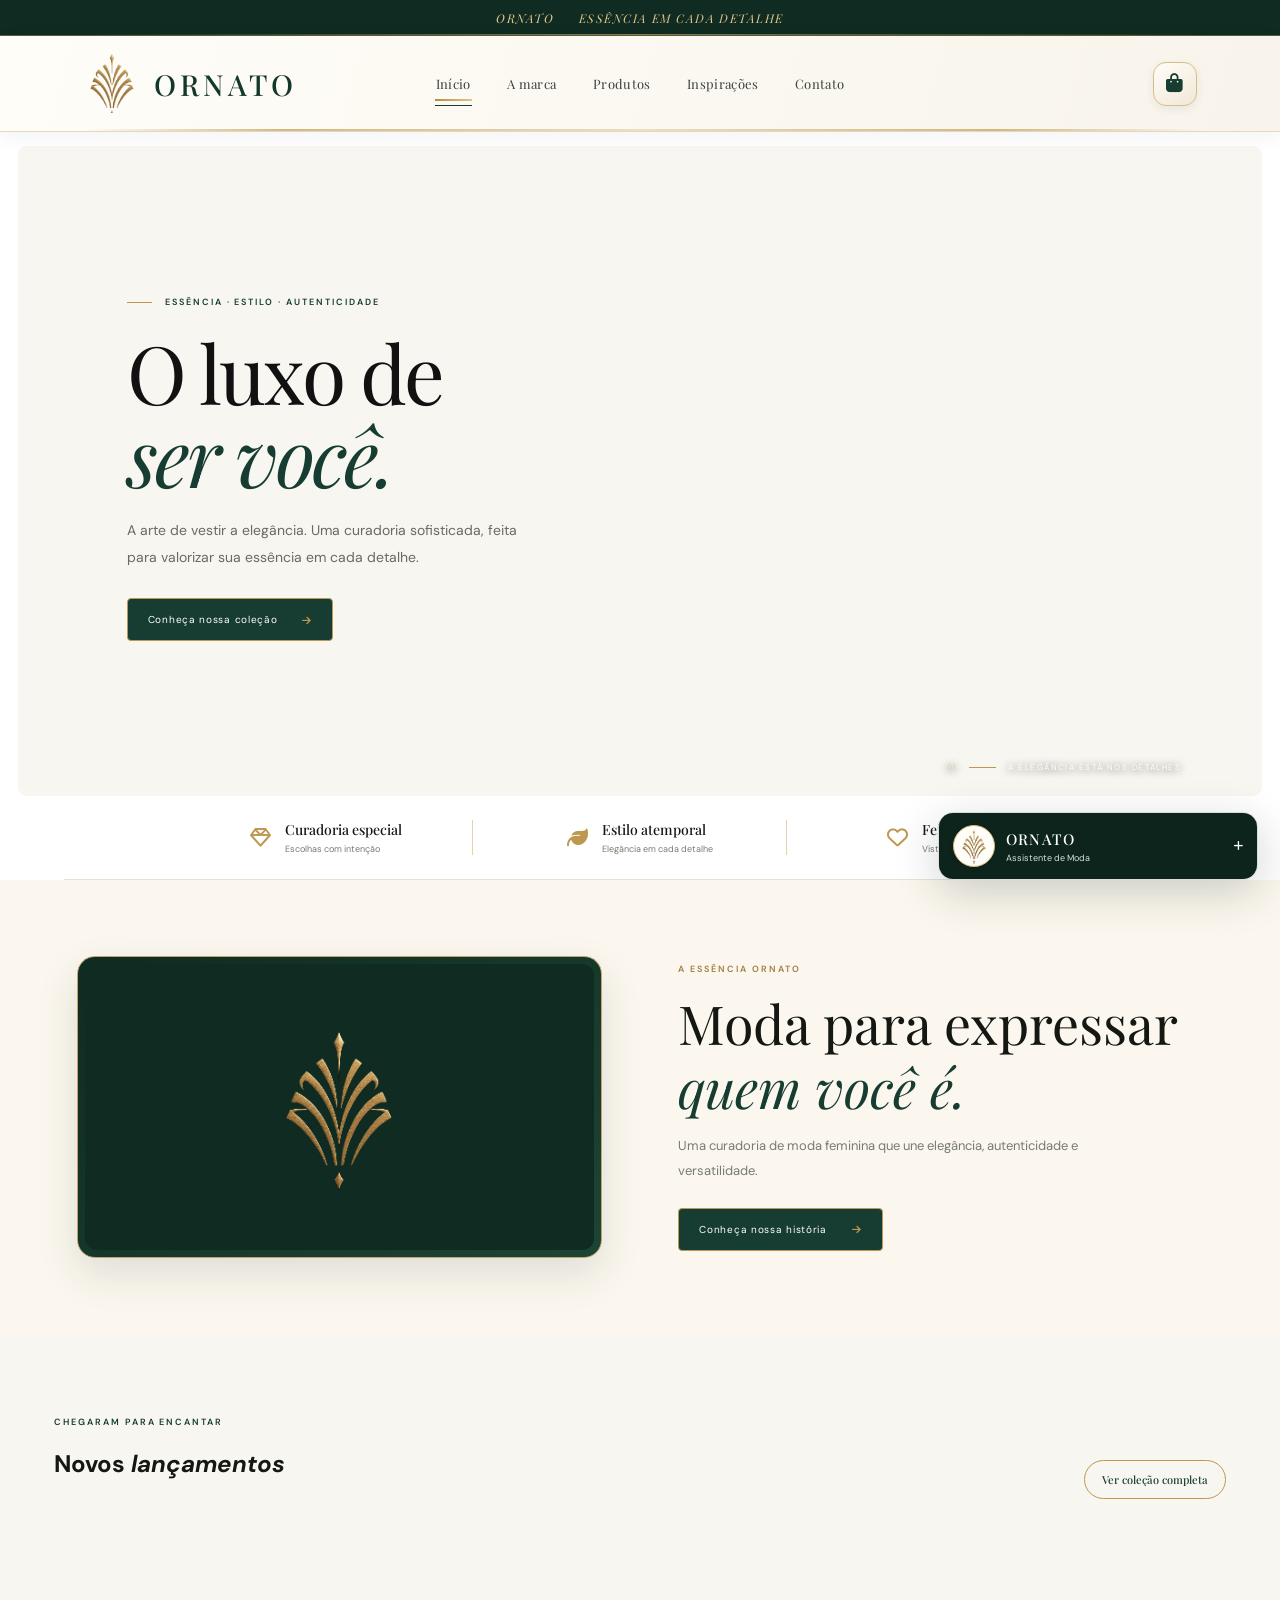
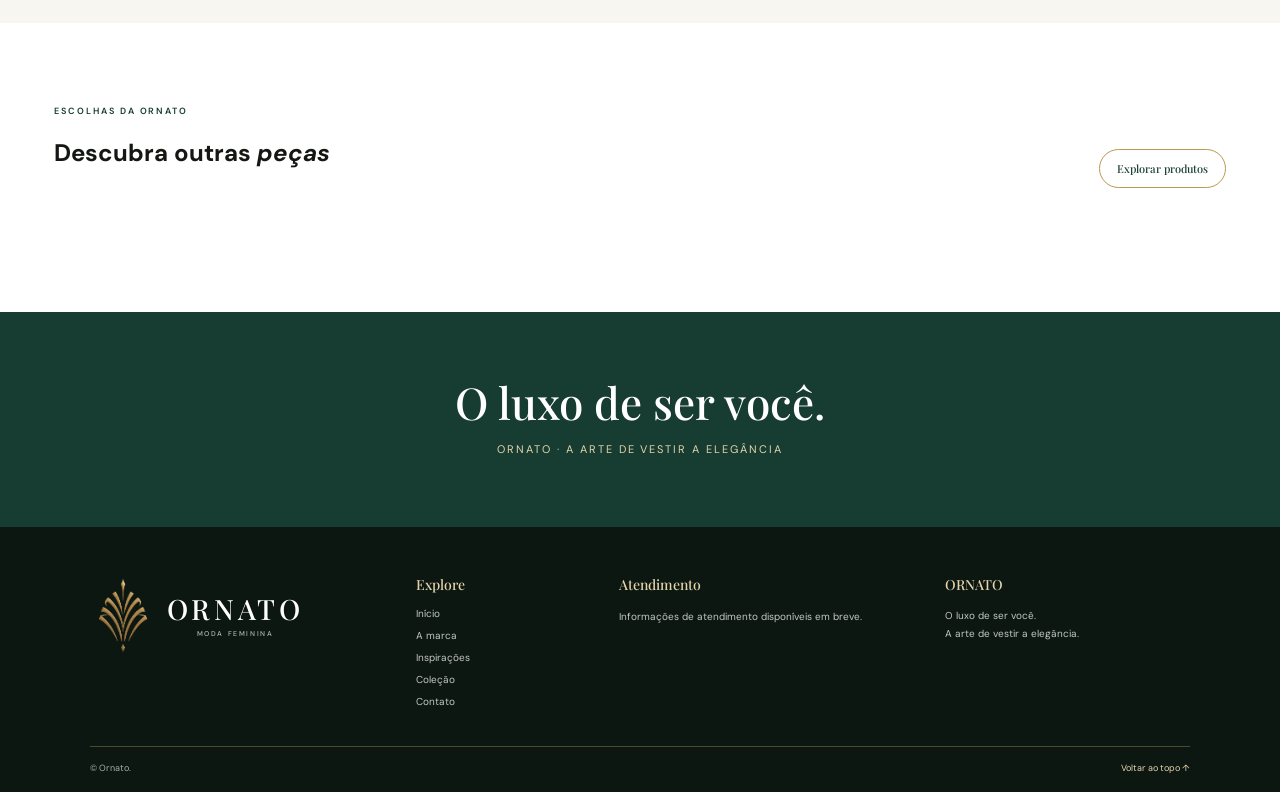
==== commit dedf1aff: "Refresh chatbot presentation on this page" ====
--- a/index.html
+++ b/index.html
@@ -12,7 +12,7 @@
   <link rel="stylesheet" href="https://cdnjs.cloudflare.com/ajax/libs/font-awesome/6.5.2/css/all.min.css">
   <link rel="icon" type="image/svg+xml" href="favicon.svg?v=3">
   <link rel="shortcut icon" href="favicon.svg?v=3">
-  <link rel="stylesheet" href="style.css?v=ornato-intro-video-12">
+  <link rel="stylesheet" href="style.css?v=chat-layout-14">
 </head>
 <body>
   <div class="topline"><span>O LUXO DE SER VOCÊ</span><span class="topline-center">ORNATO <i class="fa-solid fa-sparkles"></i> ESSÊNCIA EM CADA DETALHE</span><span class="topline-social">A ARTE DE VESTIR A ELEGÂNCIA</span></div>
@@ -57,5 +57,5 @@
     </div>
   </aside>
   <script src="config.js"></script>
-  <script src="script.js?v=ornato-intro-video-12"></script>
+  <script src="script.js?v=chat-layout-14"></script>
 </body>
--- a/style.css
+++ b/style.css
@@ -462,3 +462,9 @@
 .home-intro-copy h2 em{color:#173d32}
 .home-intro-copy p{max-width:470px;margin:0 0 24px;font-size:13px;line-height:1.9;color:var(--muted)}
 @media(max-width:760px){.home-intro-layout{grid-template-columns:1fr;gap:28px}.home-intro-media{max-width:620px;width:100%;margin:0 auto}.home-intro-copy{text-align:center}.home-intro-copy p{margin-left:auto;margin-right:auto}}
+
+/* Chatbot: área de leitura mais alta e atalhos predefinidos ocultos para liberar espaço. */
+.chat-body{height:min(455px,calc(100vh - 112px))!important;min-height:330px}
+.chat-suggestions{display:none!important}
+.message{font-size:11px;line-height:1.7}
+@media(max-width:560px){.chat-body{height:min(455px,calc(100vh - 105px))!important;min-height:300px}}
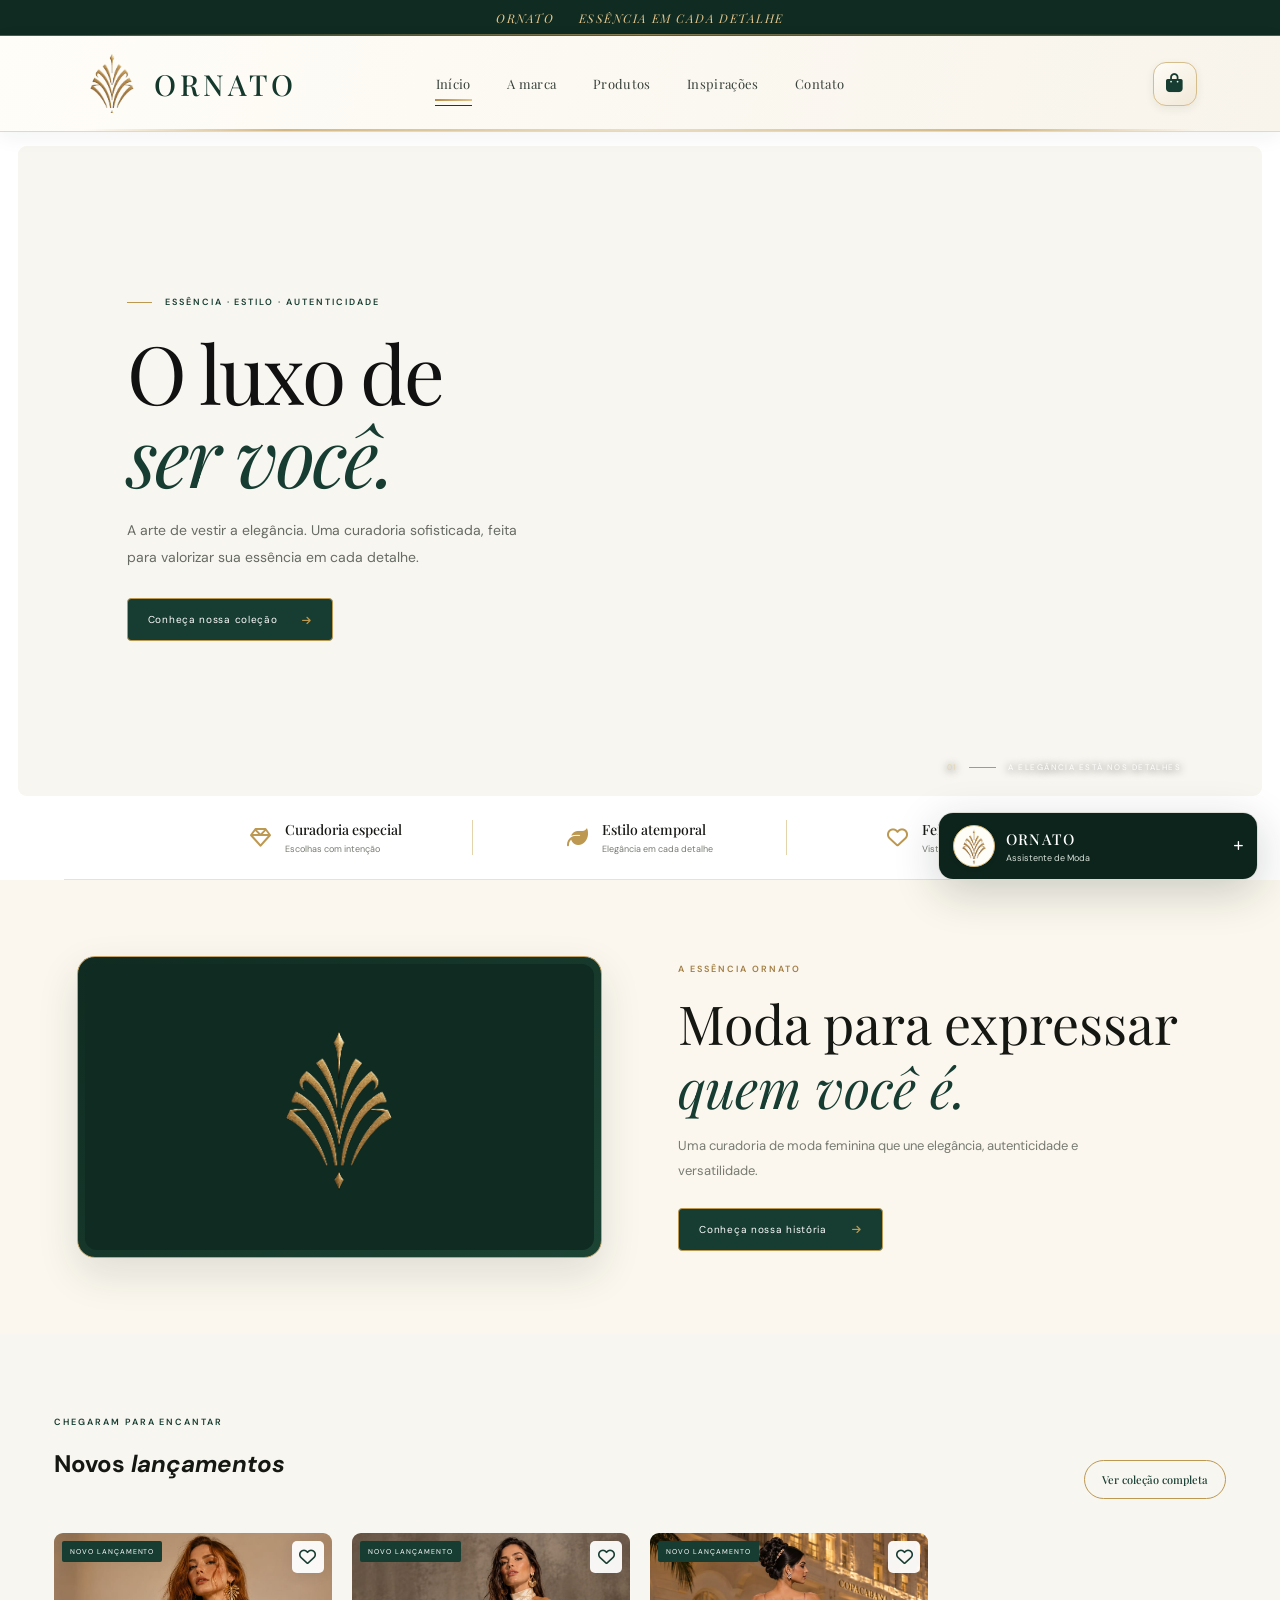
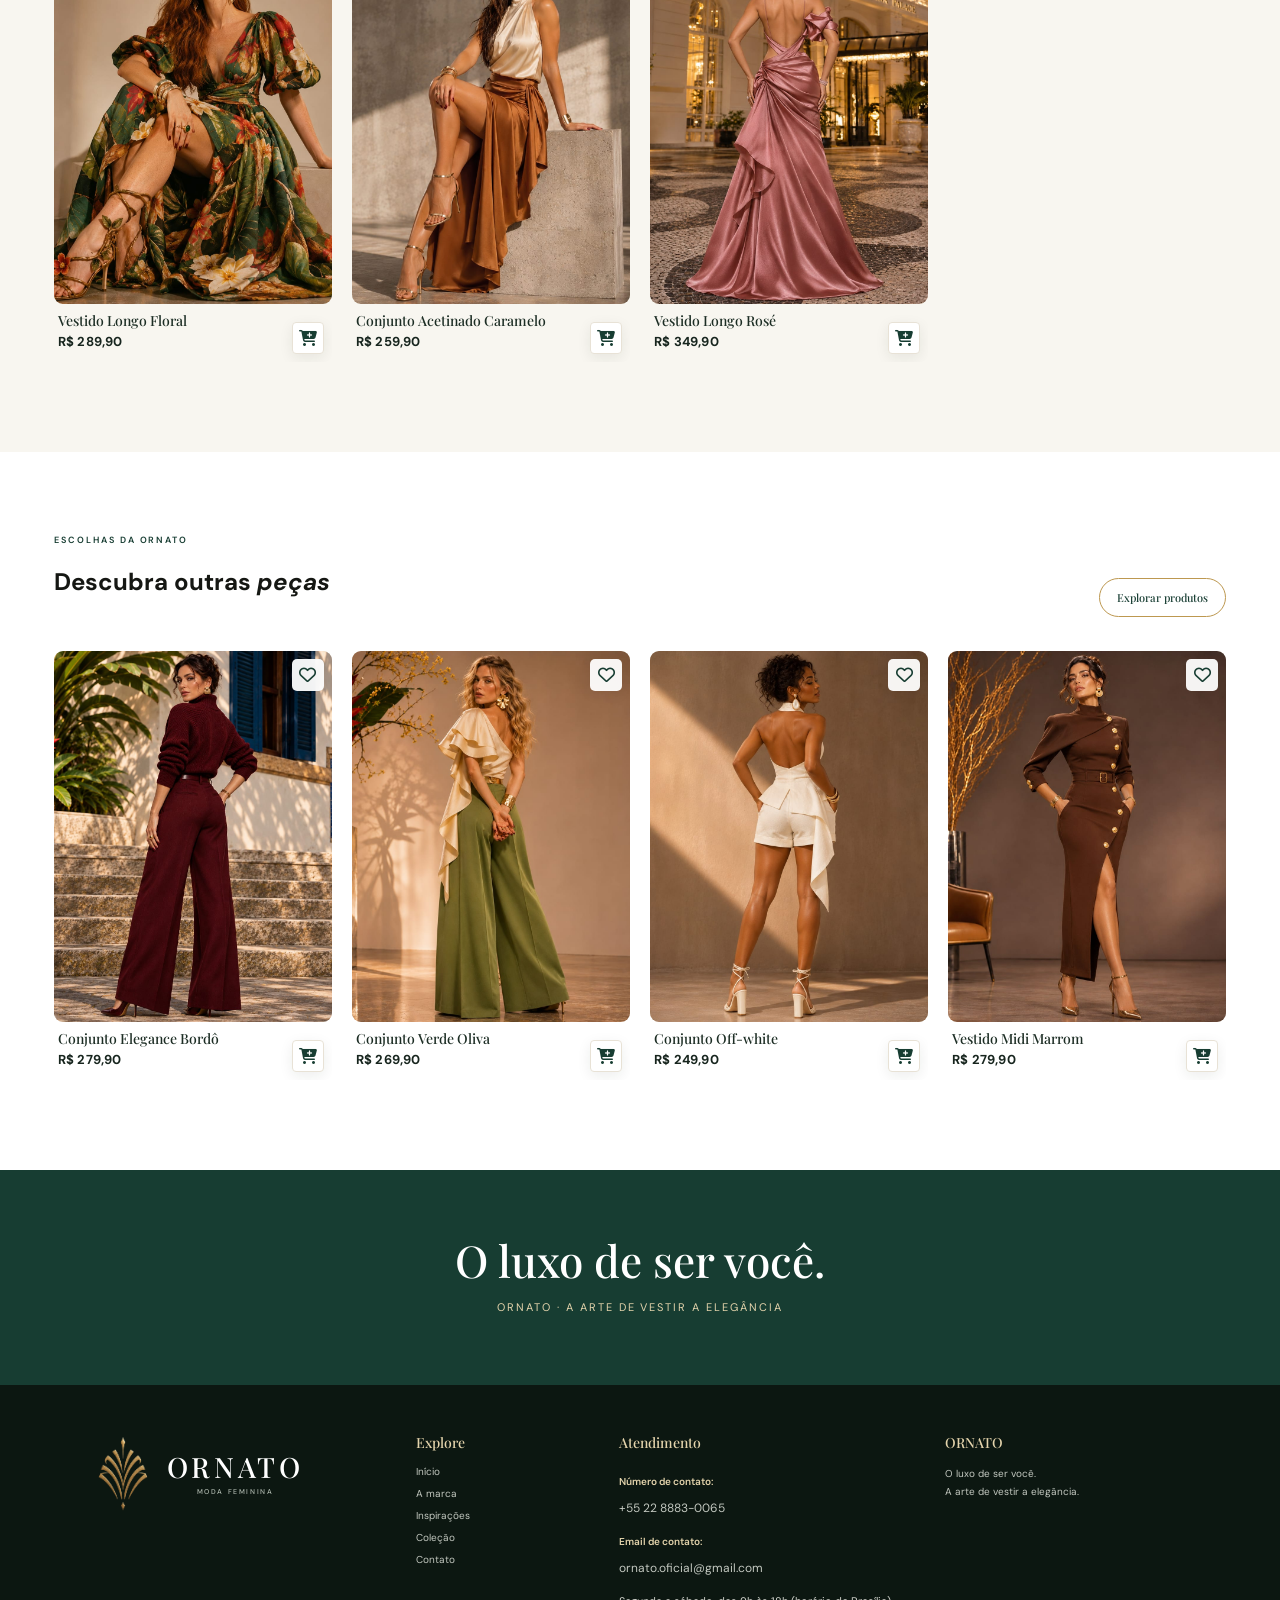
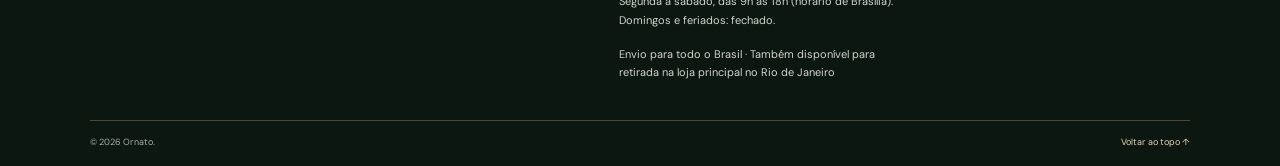
==== commit 15049213: "Atualiza cache após correção do site" ====
--- a/index.html
+++ b/index.html
@@ -12,7 +12,7 @@
   <link rel="stylesheet" href="https://cdnjs.cloudflare.com/ajax/libs/font-awesome/6.5.2/css/all.min.css">
   <link rel="icon" type="image/svg+xml" href="favicon.svg?v=3">
   <link rel="shortcut icon" href="favicon.svg?v=3">
-  <link rel="stylesheet" href="style.css?v=chat-layout-14">
+  <link rel="stylesheet" href="style.css?v=chat-layout-16">
 </head>
 <body>
   <div class="topline"><span>O LUXO DE SER VOCÊ</span><span class="topline-center">ORNATO <i class="fa-solid fa-sparkles"></i> ESSÊNCIA EM CADA DETALHE</span><span class="topline-social">A ARTE DE VESTIR A ELEGÂNCIA</span></div>
@@ -57,5 +57,5 @@
     </div>
   </aside>
   <script src="config.js"></script>
-  <script src="script.js?v=chat-layout-14"></script>
+  <script src="script.js?v=chat-layout-16"></script>
 </body>
--- a/style.css
+++ b/style.css
@@ -468,3 +468,8 @@
 .chat-suggestions{display:none!important}
 .message{font-size:11px;line-height:1.7}
 @media(max-width:560px){.chat-body{height:min(455px,calc(100vh - 105px))!important;min-height:300px}}
+
+/* Enforce chatbot reading area and remove quick suggestions. */
+.chat-widget .chat-body{height:min(455px,calc(100vh - 112px))!important;min-height:330px!important}
+.chat-widget .chat-suggestions{display:none!important}
+@media(max-width:560px){.chat-widget .chat-body{height:min(455px,calc(100vh - 105px))!important;min-height:300px!important}}
